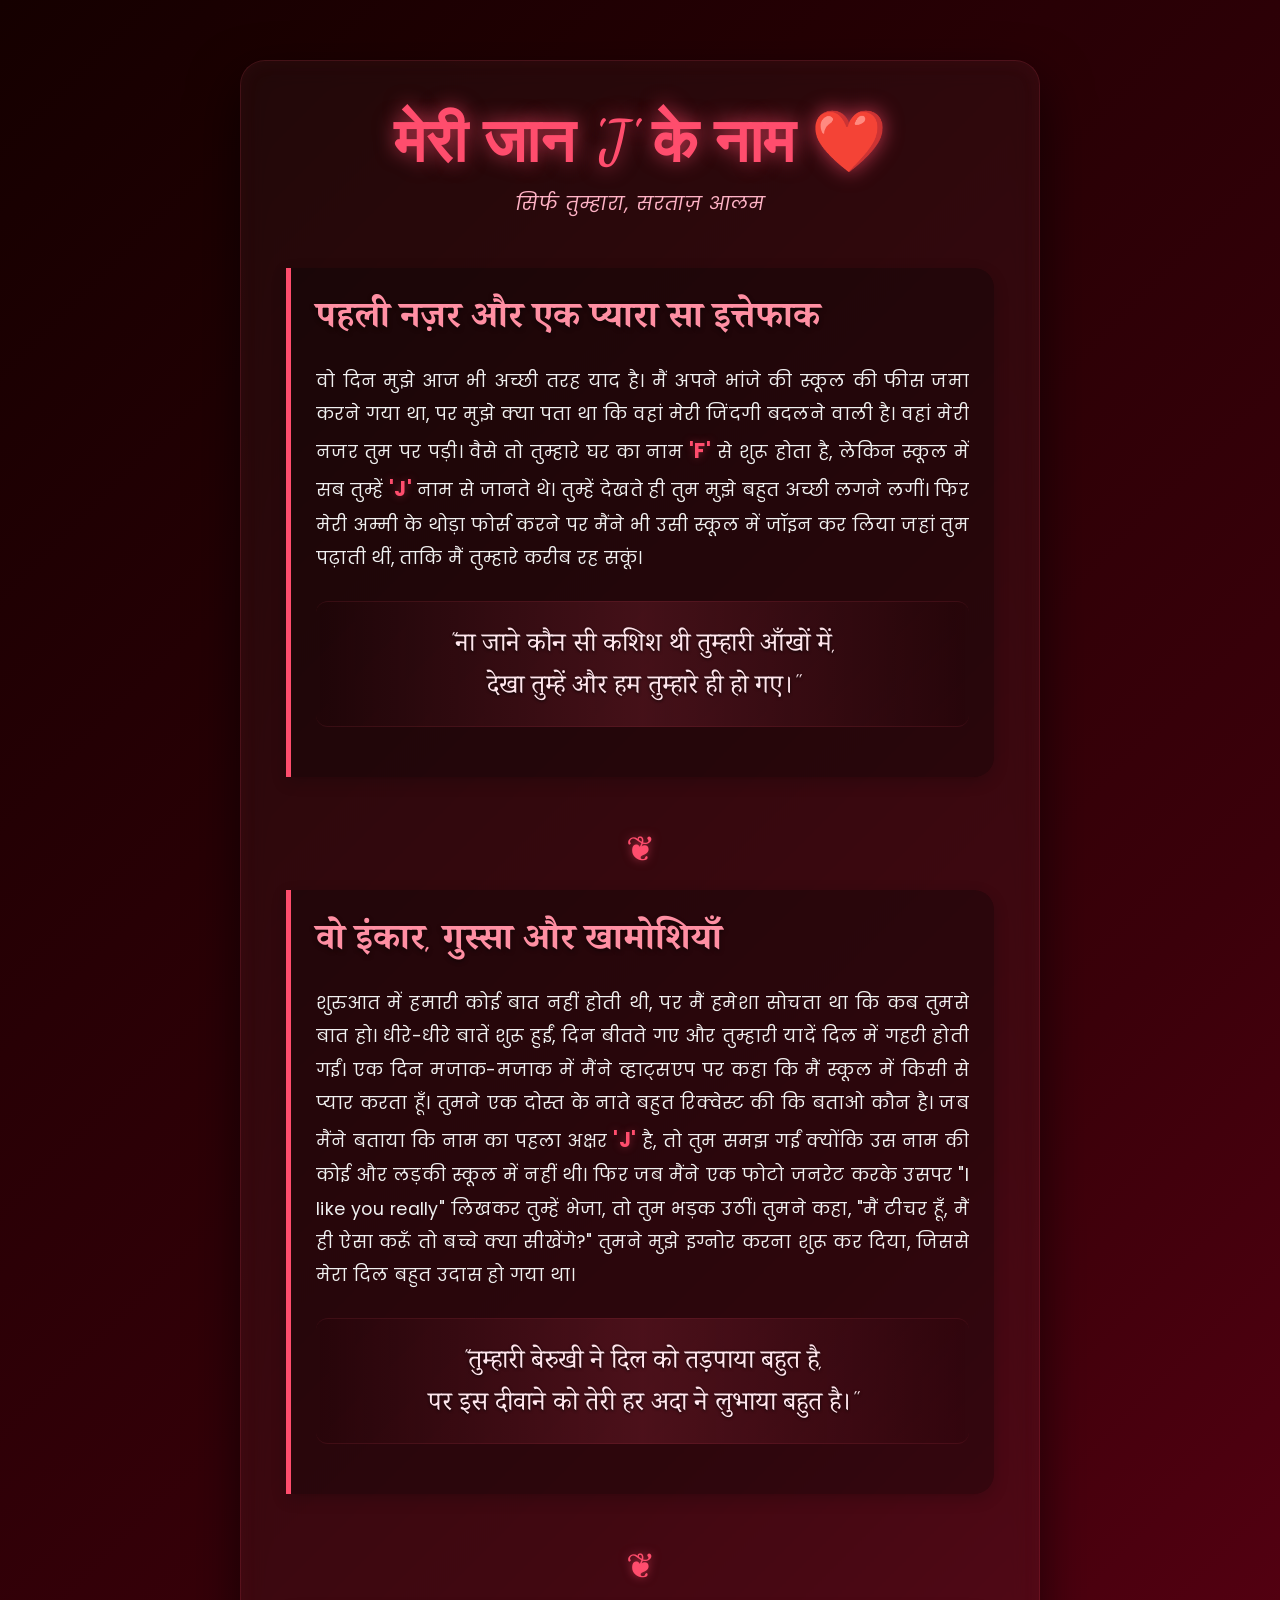
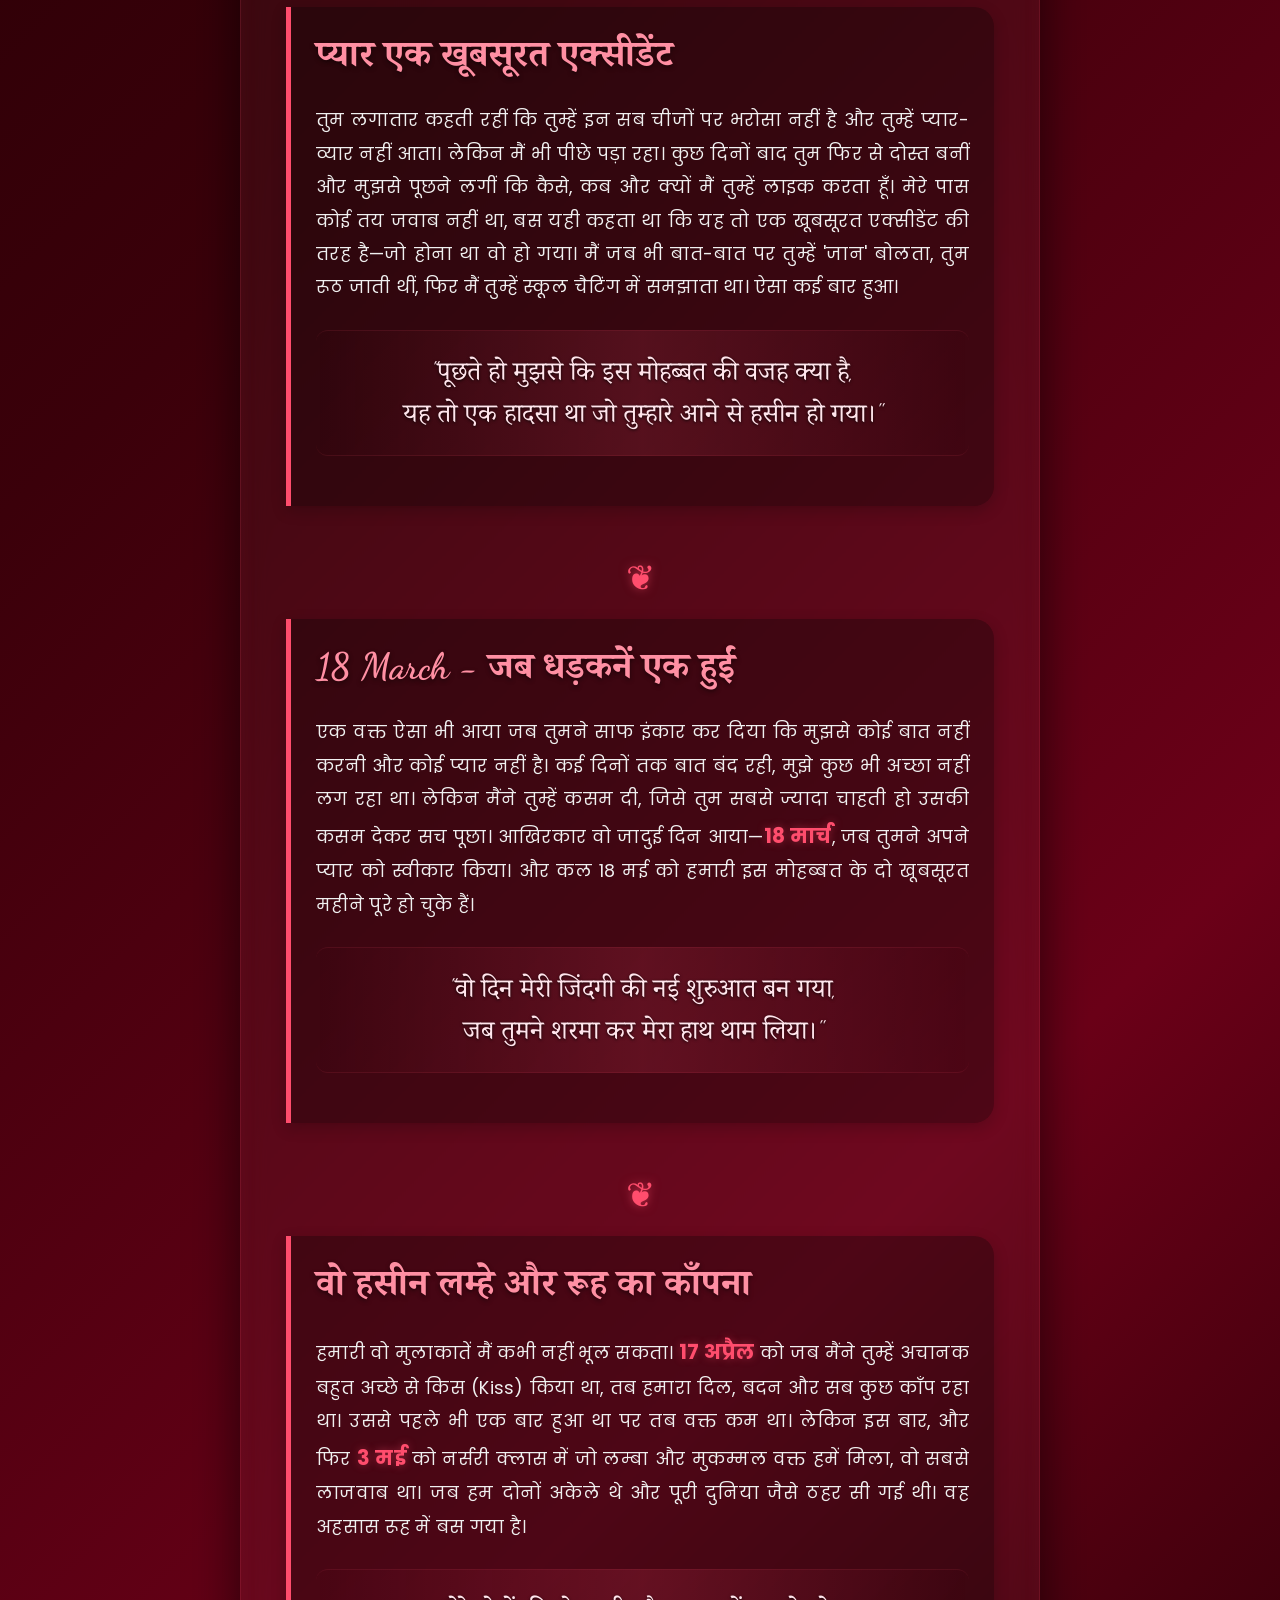
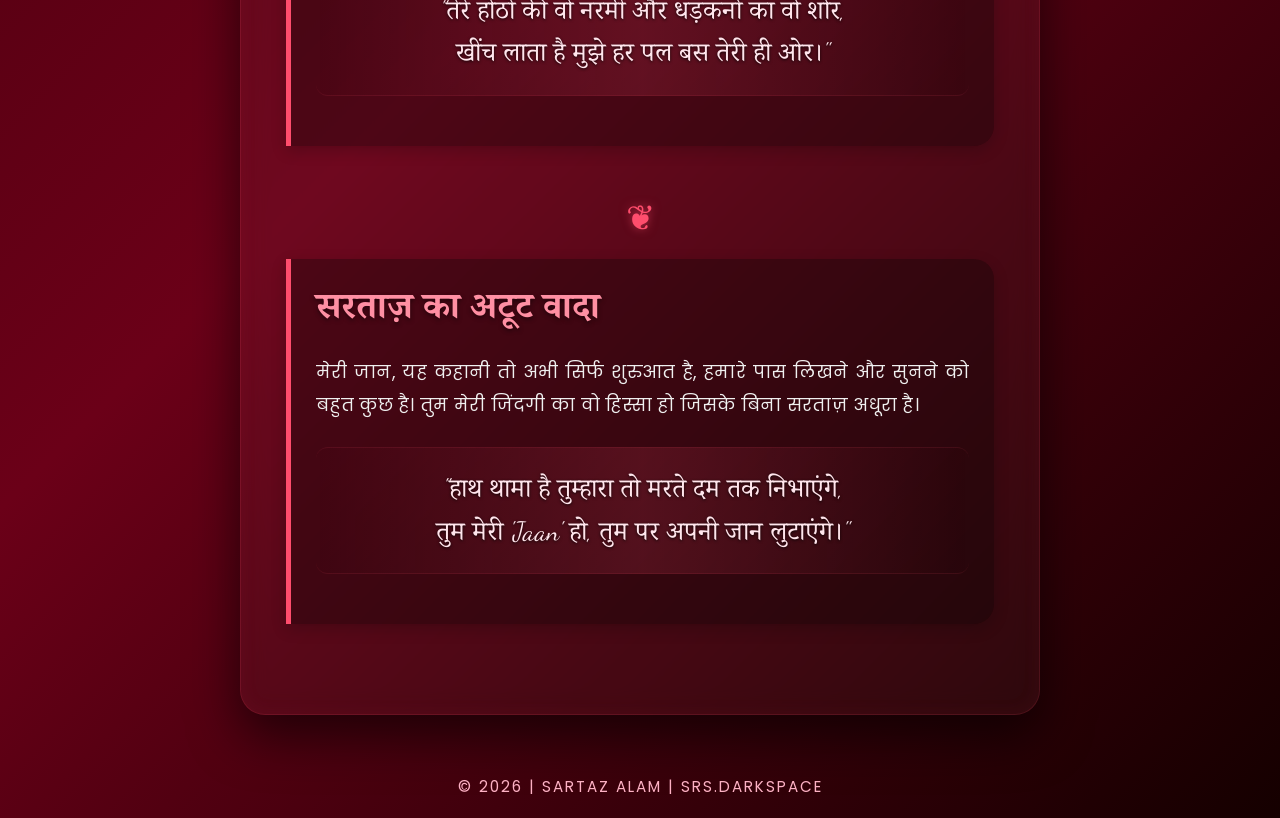
==== love.html @ 216f6b90 "Create love.html" ====
<!DOCTYPE html>
<html lang="hi">
<head>
    <meta charset="UTF-8">
    <meta name="viewport" content="width=device-width, initial-scale=1.0">
    <title>मेरी जान 'J' के नाम - एक हसीन दास्तान</title>
    <link href="https://fonts.googleapis.com/css2?family=Dancing+Script:wght@600;700&family=Noto+Serif+Devanagari:wght@400;700&family=Poppins:wght@300;400;500&display=swap" rel="stylesheet">
    <style>
        * {
            margin: 0;
            padding: 0;
            box-sizing: border-box;
        }
        body {
            /* Ultimate Premium Ultra-Romantic Dark Red/Maroon Gradient */
            background: linear-gradient(135deg, #150000 0%, #3b000a 40%, #6b0018 70%, #150000 100%);
            color: #fff;
            font-family: 'Poppins', 'Noto Serif Devanagari', sans-serif;
            display: flex;
            justify-content: center;
            align-items: center;
            flex-direction: column;
            min-height: 100vh;
            padding: 20px;
        }
        .container {
            max-width: 800px;
            background: rgba(255, 255, 255, 0.03);
            backdrop-filter: blur(12px);
            border: 1px solid rgba(255, 77, 109, 0.15);
            padding: 45px;
            border-radius: 25px;
            box-shadow: 0 20px 50px rgba(0, 0, 0, 0.6), inset 0 0 20px rgba(255, 77, 109, 0.05);
            margin: 40px 0;
            position: relative;
        }
        .header {
            text-align: center;
            margin-bottom: 50px;
        }
        h1 {
            font-family: 'Dancing Script', cursive;
            font-size: 3.8em;
            color: #ff4d6d;
            text-shadow: 0 0 20px rgba(255, 77, 109, 0.7);
            margin-bottom: 10px;
        }
        .author {
            font-size: 1.2em;
            color: #ffb3c6;
            font-style: italic;
            letter-spacing: 1px;
        }
        .story-section {
            margin-bottom: 45px;
            padding: 25px;
            background: rgba(0, 0, 0, 0.3);
            border-left: 5px solid #ff4d6d;
            border-radius: 0 20px 20px 0;
            transition: all 0.4s ease;
            box-shadow: 0 5px 15px rgba(0,0,0,0.2);
        }
        .story-section:hover {
            transform: translateY(-5px);
            background: rgba(255, 77, 109, 0.08);
            border-left-color: #ff8fa3;
            box-shadow: 0 10px 25px rgba(255, 77, 109, 0.1);
        }
        h2 {
            font-family: 'Dancing Script', 'Noto Serif Devanagari', cursive;
            color: #ff8fa3;
            font-size: 2.3em;
            margin-bottom: 15px;
            text-shadow: 0 2px 4px rgba(0,0,0,0.5);
        }
        p {
            line-height: 1.9;
            font-size: 1.1em;
            color: #f0f0f0;
            margin-bottom: 15px;
            text-align: justify;
            letter-spacing: 0.3px;
        }
        /* Heartbreak & Love Shayari Styling */
        .shayari {
            background: linear-gradient(to right, transparent, rgba(255, 77, 109, 0.15), transparent);
            padding: 20px;
            text-align: center;
            font-family: 'Dancing Script', 'Noto Serif Devanagari', cursive;
            font-size: 1.65em;
            color: #ffe5ec;
            margin: 25px 0;
            border-radius: 12px;
            line-height: 1.6;
            border-top: 1px solid rgba(255, 77, 109, 0.1);
            border-bottom: 1px solid rgba(255, 77, 109, 0.1);
            text-shadow: 0 1px 3px rgba(0,0,0,0.8);
        }
        .heart-icon {
            text-align: center;
            font-size: 2.2em;
            color: #ff4d6d;
            animation: pulse 1.6s infinite;
            margin: 15px 0;
            text-shadow: 0 0 10px rgba(255, 77, 109, 0.5);
        }
        @keyframes pulse {
            0% { transform: scale(1); }
            50% { transform: scale(1.15); }
            100% { transform: scale(1); }
        }
        footer {
            text-align: center;
            margin-top: 20px;
            color: #ffb3c6;
            font-size: 0.95em;
            letter-spacing: 2px;
            text-transform: uppercase;
        }
        .highlight {
            color: #ff4d6d;
            font-weight: bold;
            font-size: 1.15em;
            text-shadow: 0 0 8px rgba(255, 77, 109, 0.4);
        }
    </style>
</head>
<body>

    <div class="container">
        <div class="header">
            <h1>मेरी जान 'J' के नाम ❤️</h1>
            <div class="author">सिर्फ तुम्हारा, सरताज़ आलम</div>
        </div>

        <div class="story-section">
            <h2>पहली नज़र और एक प्यारा सा इत्तेफाक</h2>
            <p>वो दिन मुझे आज भी अच्छी तरह याद है। मैं अपने भांजे की स्कूल की फीस जमा करने गया था, पर मुझे क्या पता था कि वहां मेरी जिंदगी बदलने वाली है। वहां मेरी नजर तुम पर पड़ी। वैसे तो तुम्हारे घर का नाम <span class="highlight">'F'</span> से शुरू होता है, लेकिन स्कूल में सब तुम्हें <span class="highlight">'J'</span> नाम से जानते थे। तुम्हें देखते ही तुम मुझे बहुत अच्छी लगने लगीं। फिर मेरी अम्मी के थोड़ा फोर्स करने पर मैंने भी उसी स्कूल में जॉइन कर लिया जहां तुम पढ़ाती थीं, ताकि मैं तुम्हारे करीब रह सकूं।</p>
            <div class="shayari">
                "ना जाने कौन सी कशिश थी तुम्हारी आँखों में,<br>
                देखा तुम्हें और हम तुम्हारे ही हो गए।"
            </div>
        </div>

        <div class="heart-icon">❦</div>

        <div class="story-section">
            <h2>वो इंकार, गुस्सा और खामोशियाँ</h2>
            <p>शुरुआत में हमारी कोई बात नहीं होती थी, पर मैं हमेशा सोचता था कि कब तुमसे बात हो। धीरे-धीरे बातें शुरू हुईं, दिन बीतते गए और तुम्हारी यादें दिल में गहरी होती गईं। एक दिन मजाक-मजाक में मैंने व्हाट्सएप पर कहा कि मैं स्कूल में किसी से प्यार करता हूँ। तुमने एक दोस्त के नाते बहुत रिक्वेस्ट की कि बताओ कौन है। जब मैंने बताया कि नाम का पहला अक्षर <span class="highlight">'J'</span> है, तो तुम समझ गईं क्योंकि उस नाम की कोई और लड़की स्कूल में नहीं थी। फिर जब मैंने एक फोटो जनरेट करके उसपर "I like you really" लिखकर तुम्हें भेजा, तो तुम भड़क उठीं। तुमने कहा, "मैं टीचर हूँ, मैं ही ऐसा करूँ तो बच्चे क्या सीखेंगे?" तुमने मुझे इग्नोर करना शुरू कर दिया, जिससे मेरा दिल बहुत उदास हो गया था।</p>
            <div class="shayari">
                "तुम्हारी बेरुखी ने दिल को तड़पाया बहुत है,<br>
                पर इस दीवाने को तेरी हर अदा ने लुभाया बहुत है।"
            </div>
        </div>

        <div class="heart-icon">❦</div>

        <div class="story-section">
            <h2>प्यार एक खूबसूरत एक्सीडेंट</h2>
            <p>तुम लगातार कहती रहीं कि तुम्हें इन सब चीजों पर भरोसा नहीं है और तुम्हें प्यार-व्यार नहीं आता। लेकिन मैं भी पीछे पड़ा रहा। कुछ दिनों बाद तुम फिर से दोस्त बनीं और मुझसे पूछने लगीं कि कैसे, कब और क्यों मैं तुम्हें लाइक करता हूँ। मेरे पास कोई तय जवाब नहीं था, बस यही कहता था कि यह तो एक खूबसूरत एक्सीडेंट की तरह है—जो होना था वो हो गया। मैं जब भी बात-बात पर तुम्हें 'जान' बोलता, तुम रूठ जाती थीं, फिर मैं तुम्हें स्कूल चैटिंग में समझाता था। ऐसा कई बार हुआ।</p>
            <div class="shayari">
                "पूछते हो मुझसे कि इस मोहब्बत की वजह क्या है,<br>
                यह तो एक हादसा था जो तुम्हारे आने से हसीन हो गया।"
            </div>
        </div>

        <div class="heart-icon">❦</div>

        <div class="story-section">
            <h2>18 March - जब धड़कनें एक हुईं</h2>
            <p>एक वक्त ऐसा भी आया जब तुमने साफ इंकार कर दिया कि मुझसे कोई बात नहीं करनी और कोई प्यार नहीं है। कई दिनों तक बात बंद रही, मुझे कुछ भी अच्छा नहीं लग रहा था। लेकिन मैंने तुम्हें कसम दी, जिसे तुम सबसे ज्यादा चाहती हो उसकी कसम देकर सच पूछा। आखिरकार वो जादुई दिन आया—<span class="highlight">18 मार्च</span>, जब तुमने अपने प्यार को स्वीकार किया। और कल 18 मई को हमारी इस मोहब्बत के दो खूबसूरत महीने पूरे हो चुके हैं।</p>
            <div class="shayari">
                "वो दिन मेरी जिंदगी की नई शुरुआत बन गया,<br>
                जब तुमने शरमा कर मेरा हाथ थाम लिया।"
            </div>
        </div>

        <div class="heart-icon">❦</div>

        <div class="story-section">
            <h2>वो हसीन लम्हे और रूह का काँपना</h2>
            <p>हमारी वो मुलाकातें मैं कभी नहीं भूल सकता। <span class="highlight">17 अप्रैल</span> को जब मैंने तुम्हें अचानक बहुत अच्छे से किस (Kiss) किया था, तब हमारा दिल, बदन और सब कुछ काँप रहा था। उससे पहले भी एक बार हुआ था पर तब वक्त कम था। लेकिन इस बार, और फिर <span class="highlight">3 मई</span> को नर्सरी क्लास में जो लम्बा और मुकम्मल वक्त हमें मिला, वो सबसे लाजवाब था। जब हम दोनों अकेले थे और पूरी दुनिया जैसे ठहर सी गई थी। वह अहसास रूह में बस गया है।</p>
            <div class="shayari">
                "तेरे होठों की वो नरमी और धड़कनों का वो शोर,<br>
                खींच लाता है मुझे हर पल बस तेरी ही ओर।"
            </div>
        </div>

        <div class="heart-icon">❦</div>

        <div class="story-section">
            <h2>सरताज़ का अटूट वादा</h2>
            <p>मेरी जान, यह कहानी तो अभी सिर्फ शुरुआत है, हमारे पास लिखने और सुनने को बहुत कुछ है। तुम मेरी जिंदगी का वो हिस्सा हो जिसके बिना सरताज़ अधूरा है।</p>
            <div class="shayari">
                "हाथ थामा है तुम्हारा तो मरते दम तक निभाएंगे,<br>
                तुम मेरी 'Jaan' हो, तुम पर अपनी जान लुटाएंगे।"
            </div>
        </div>
        
    </div>

    <footer>
        &copy; 2026 | SARTAZ ALAM | SRS.DARKSPACE
    </footer>

</body>
</html>
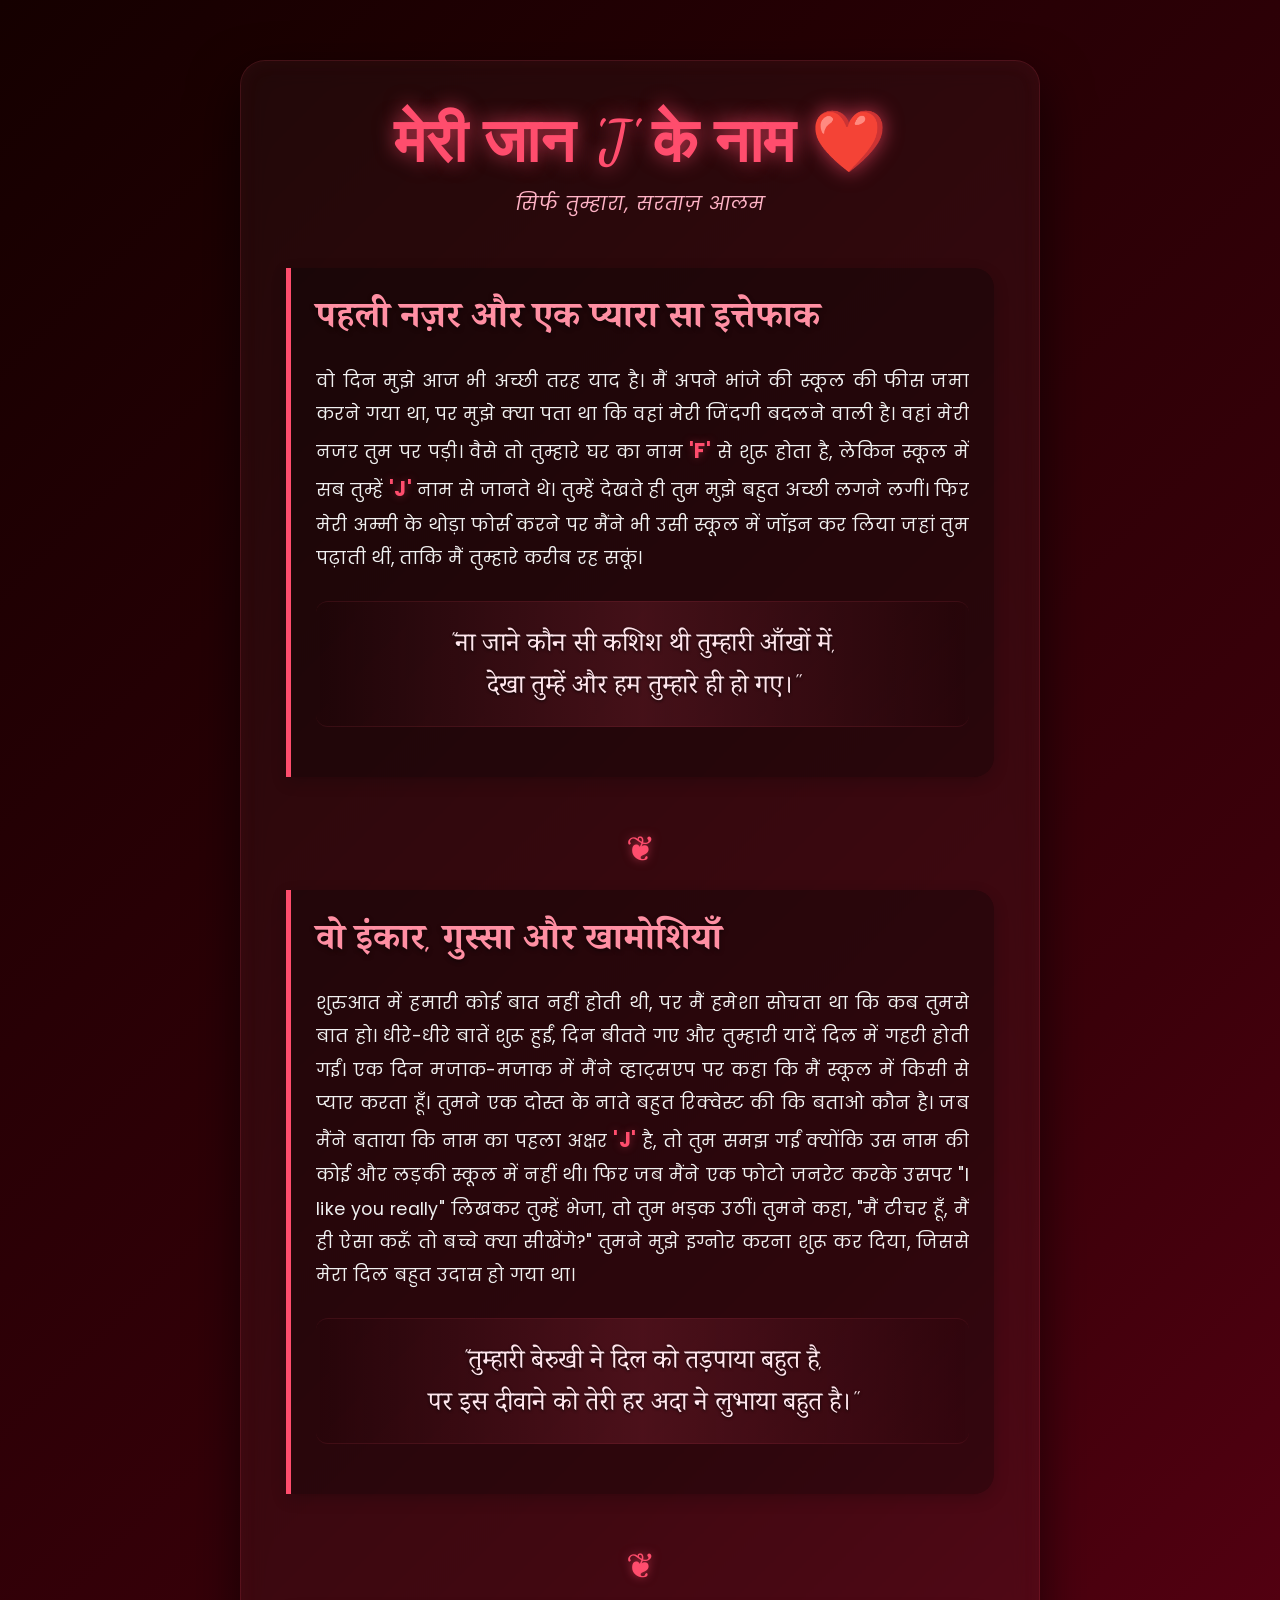
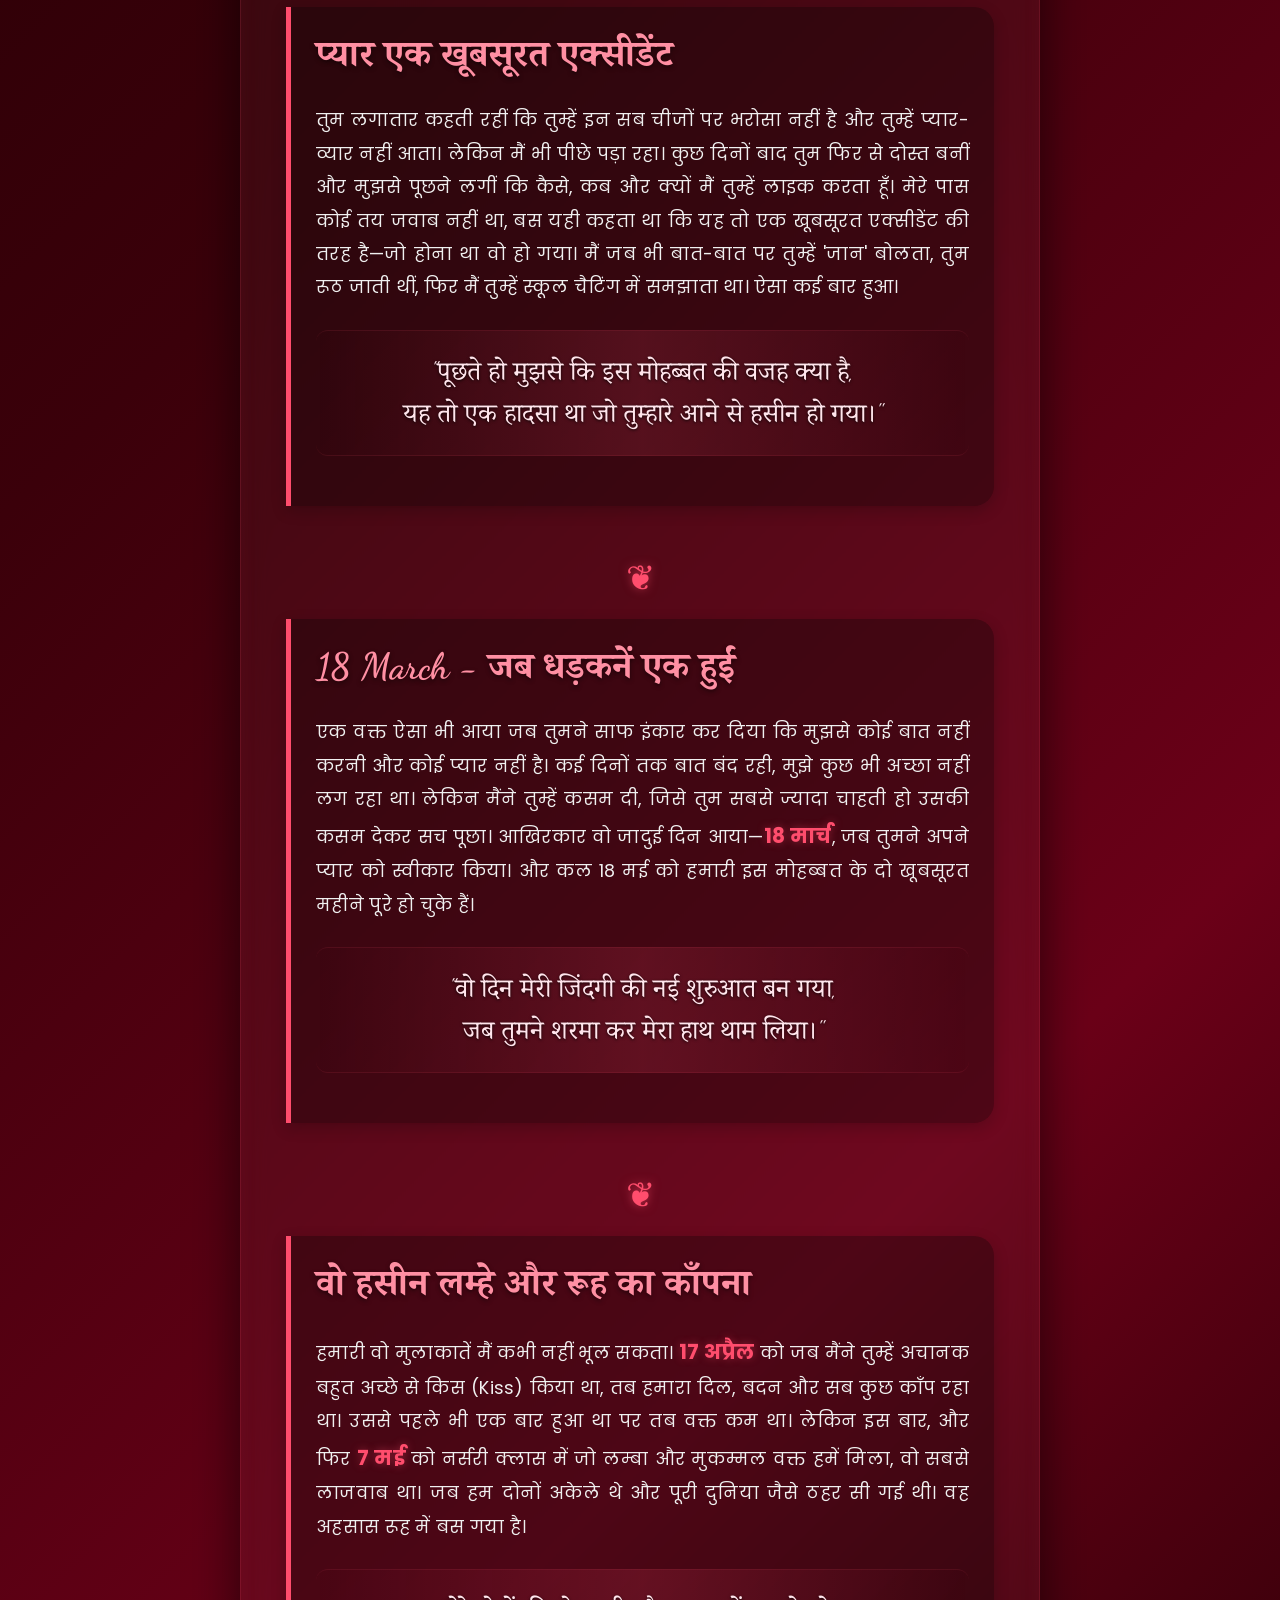
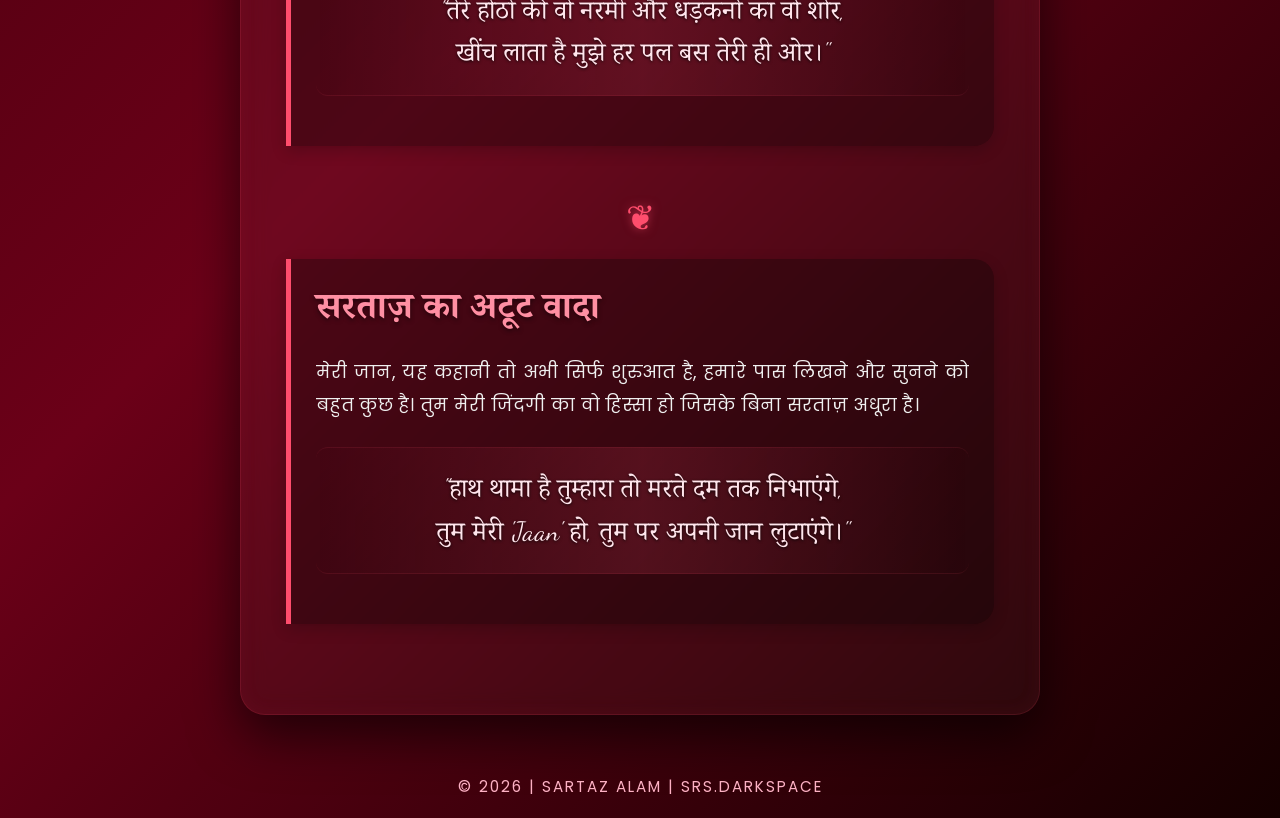
==== commit c76fd0ec: "Update love.html" ====
--- a/love.html
+++ b/love.html
@@ -179,7 +179,7 @@
 
         <div class="story-section">
             <h2>वो हसीन लम्हे और रूह का काँपना</h2>
-            <p>हमारी वो मुलाकातें मैं कभी नहीं भूल सकता। <span class="highlight">17 अप्रैल</span> को जब मैंने तुम्हें अचानक बहुत अच्छे से किस (Kiss) किया था, तब हमारा दिल, बदन और सब कुछ काँप रहा था। उससे पहले भी एक बार हुआ था पर तब वक्त कम था। लेकिन इस बार, और फिर <span class="highlight">3 मई</span> को नर्सरी क्लास में जो लम्बा और मुकम्मल वक्त हमें मिला, वो सबसे लाजवाब था। जब हम दोनों अकेले थे और पूरी दुनिया जैसे ठहर सी गई थी। वह अहसास रूह में बस गया है।</p>
+            <p>हमारी वो मुलाकातें मैं कभी नहीं भूल सकता। <span class="highlight">17 अप्रैल</span> को जब मैंने तुम्हें अचानक बहुत अच्छे से किस (Kiss) किया था, तब हमारा दिल, बदन और सब कुछ काँप रहा था। उससे पहले भी एक बार हुआ था पर तब वक्त कम था। लेकिन इस बार, और फिर <span class="highlight">7 मई</span> को नर्सरी क्लास में जो लम्बा और मुकम्मल वक्त हमें मिला, वो सबसे लाजवाब था। जब हम दोनों अकेले थे और पूरी दुनिया जैसे ठहर सी गई थी। वह अहसास रूह में बस गया है।</p>
             <div class="shayari">
                 "तेरे होठों की वो नरमी और धड़कनों का वो शोर,<br>
                 खींच लाता है मुझे हर पल बस तेरी ही ओर।"
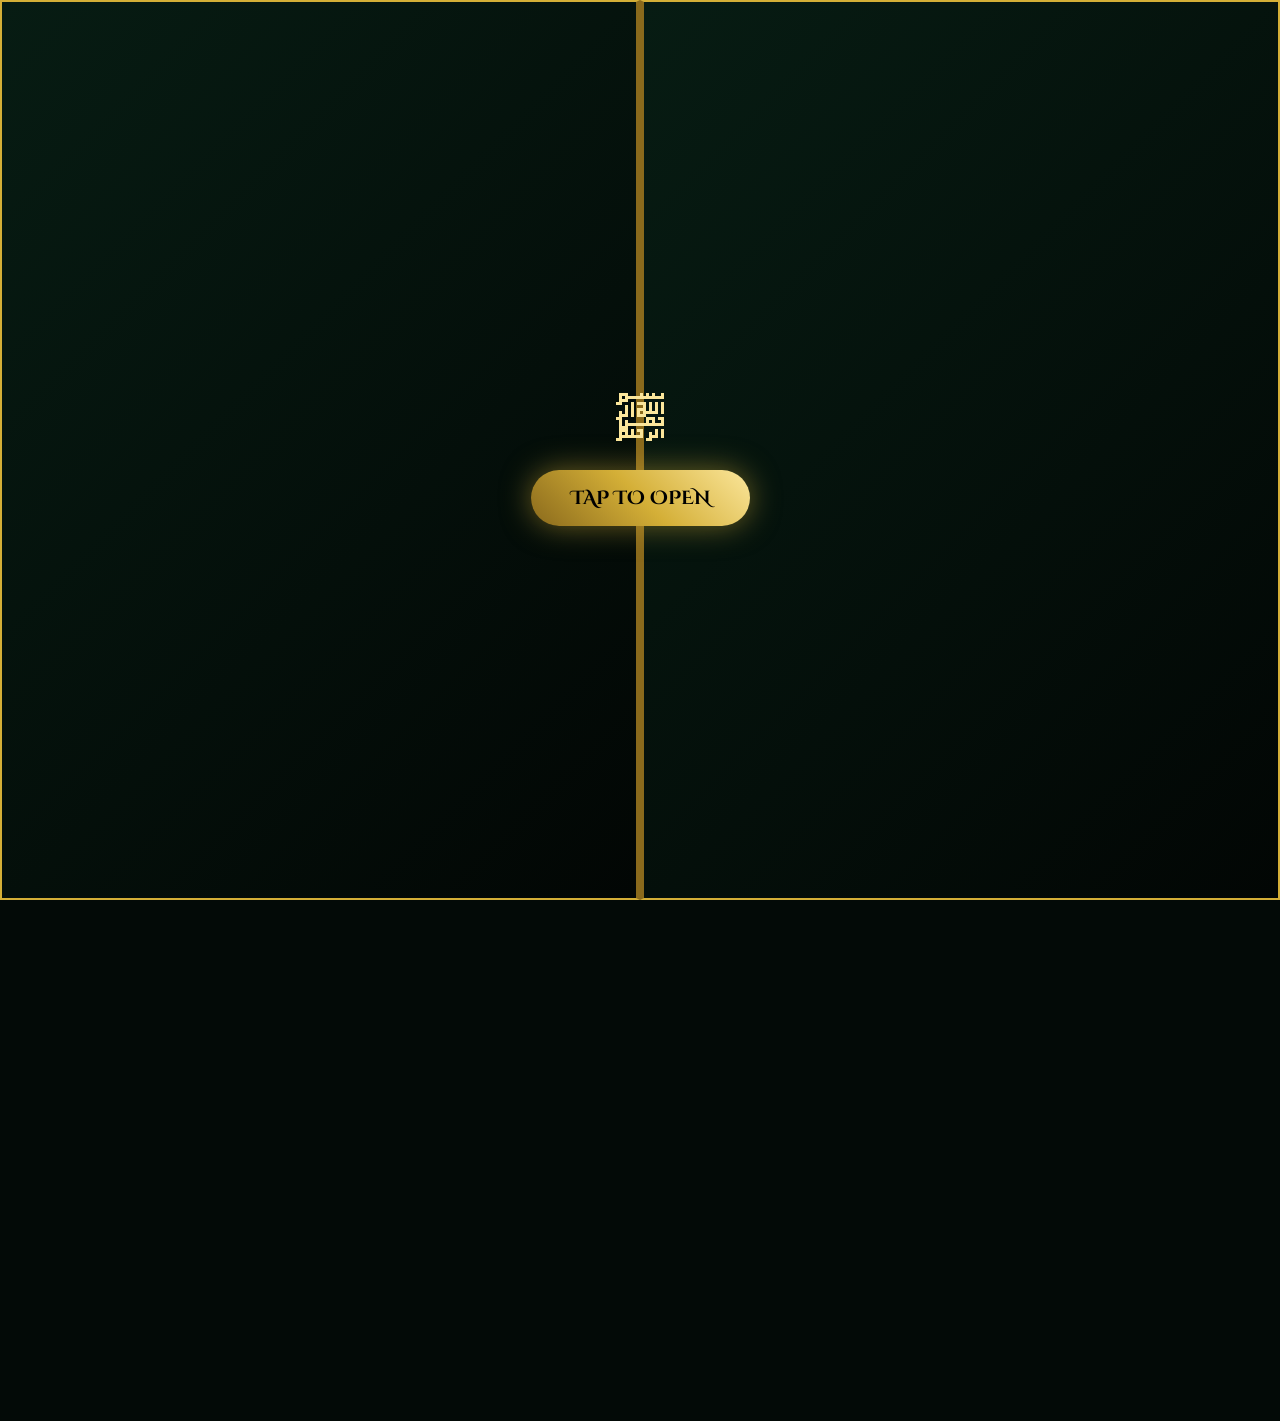
==== commit 6e4f9593: "Update wed.html" ====
--- a/love.html
+++ b/love.html
@@ -1,207 +1,305 @@
 <!DOCTYPE html>
-<html lang="hi">
+<html lang="en">
 <head>
     <meta charset="UTF-8">
     <meta name="viewport" content="width=device-width, initial-scale=1.0">
-    <title>मेरी जान 'J' के नाम - एक हसीन दास्तान</title>
-    <link href="https://fonts.googleapis.com/css2?family=Dancing+Script:wght@600;700&family=Noto+Serif+Devanagari:wght@400;700&family=Poppins:wght@300;400;500&display=swap" rel="stylesheet">
+    <title>VIP Wedding Invitation | Shahar & Aafreen</title>
+    <link href="https://fonts.googleapis.com/css2?family=Cinzel+Decorative:wght@700&family=Great+Vibes&family=Montserrat:wght@300;400;600&family=Aref+Ruqaa&display=swap" rel="stylesheet">
     <style>
-        * {
-            margin: 0;
-            padding: 0;
-            box-sizing: border-box;
-        }
+        * { margin: 0; padding: 0; box-sizing: border-box; }
+        
+        :root {
+            --bg-color: #030a07; /* Deep emerald black */
+            --gold-light: #fbe69b;
+            --gold-mid: #d4af37;
+            --gold-dark: #8a6a1c;
+        }
+
         body {
-            /* Ultimate Premium Ultra-Romantic Dark Red/Maroon Gradient */
-            background: linear-gradient(135deg, #150000 0%, #3b000a 40%, #6b0018 70%, #150000 100%);
+            background-color: var(--bg-color);
+            font-family: 'Montserrat', sans-serif;
             color: #fff;
-            font-family: 'Poppins', 'Noto Serif Devanagari', sans-serif;
+            overflow-x: hidden;
+        }
+
+        /* Gold Foil Text Effect */
+        .gold-text {
+            background: linear-gradient(to right, #bf953f, #fcf6ba, #b38728, #fbf5b7, #aa771c);
+            -webkit-background-clip: text;
+            color: transparent;
+            text-shadow: 0px 2px 10px rgba(212,175,55,0.3);
+        }
+
+        /* --- ROYAL GATE OVERLAY --- */
+        #gate-screen {
+            position: fixed;
+            top: 0; left: 0; width: 100%; height: 100vh;
+            z-index: 9999;
             display: flex;
             justify-content: center;
             align-items: center;
-            flex-direction: column;
-            min-height: 100vh;
+            overflow: hidden;
+        }
+
+        .door {
+            position: absolute;
+            top: 0; width: 50%; height: 100%;
+            background: linear-gradient(135deg, #071c13 0%, #020604 100%);
+            border: 2px solid var(--gold-mid);
+            transition: transform 2s cubic-bezier(0.77, 0, 0.175, 1);
+            display: flex;
+            align-items: center;
+            z-index: 2;
+        }
+
+        .door.left { left: 0; border-right: 4px solid var(--gold-dark); justify-content: flex-end; }
+        .door.right { right: 0; border-left: 4px solid var(--gold-dark); justify-content: flex-start; }
+
+        /* Door opening animation classes */
+        .gate-open .door.left { transform: translateX(-100%) perspective(500px) rotateY(20deg); }
+        .gate-open .door.right { transform: translateX(100%) perspective(500px) rotateY(-20deg); }
+        .gate-open #gate-content { opacity: 0; transform: scale(0.8); }
+        .gate-hidden { display: none !important; }
+
+        #gate-content {
+            z-index: 3;
+            text-align: center;
+            transition: all 1s ease;
+        }
+
+        .bismillah-arabic {
+            font-family: 'Aref Ruqaa', serif;
+            font-size: 3rem;
+            color: var(--gold-light);
+            margin-bottom: 20px;
+        }
+
+        .open-btn {
+            background: linear-gradient(45deg, var(--gold-dark), var(--gold-mid), var(--gold-light));
+            color: #000;
+            font-family: 'Cinzel Decorative', cursive;
+            font-size: 1.2rem;
+            font-weight: bold;
+            padding: 15px 40px;
+            border: none;
+            border-radius: 50px;
+            cursor: pointer;
+            box-shadow: 0 0 30px rgba(212, 175, 55, 0.5);
+            animation: pulse 2s infinite;
+        }
+
+        @keyframes pulse {
+            0% { transform: scale(1); box-shadow: 0 0 20px rgba(212, 175, 55, 0.4); }
+            50% { transform: scale(1.05); box-shadow: 0 0 40px rgba(212, 175, 55, 0.8); }
+            100% { transform: scale(1); box-shadow: 0 0 20px rgba(212, 175, 55, 0.4); }
+        }
+
+        /* --- MAIN INVITATION CONTENT --- */
+        #main-content {
+            opacity: 0;
+            transform: translateY(50px);
+            transition: opacity 2s ease, transform 2s ease;
+            max-width: 600px;
+            margin: 0 auto;
+            padding: 40px 20px;
+            text-align: center;
+            position: relative;
+        }
+
+        .content-visible { opacity: 1 !important; transform: translateY(0) !important; }
+
+        /* Swinging Lanterns */
+        .lanterns {
+            display: flex;
+            justify-content: space-around;
+            margin-bottom: 30px;
+        }
+        .lantern {
+            width: 40px; height: 60px;
+            background: url('data:image/svg+xml;utf8,<svg xmlns="http://www.w3.org/2000/svg" viewBox="0 0 24 24" fill="%23d4af37"><path d="M12 2L15 8H9L12 2ZM8 9H16V14C16 16.2 14.2 18 12 18C9.8 18 8 16.2 8 14V9ZM11 19H13V22H11V19Z"/></svg>') no-repeat center;
+            transform-origin: top center;
+            animation: swing 3s ease-in-out infinite alternate;
+        }
+        .lantern:nth-child(2) { animation-delay: 0.5s; width: 50px; height: 75px; }
+        .lantern:nth-child(3) { animation-delay: 1s; }
+
+        @keyframes swing {
+            0% { transform: rotate(10deg); }
+            100% { transform: rotate(-10deg); }
+        }
+
+        .school-greet { font-size: 1rem; letter-spacing: 2px; color: #aaa; margin-bottom: 20px; text-transform: uppercase; }
+        
+        .couple-names { margin: 40px 0; position: relative; }
+        .name { font-family: 'Great Vibes', cursive; font-size: 4.5rem; line-height: 1; }
+        .weds { font-family: 'Cinzel Decorative', cursive; font-size: 1.5rem; margin: 15px 0; letter-spacing: 5px; color: #fff; }
+
+        .shayari-box {
+            background: rgba(212, 175, 55, 0.05);
+            border: 1px solid rgba(212, 175, 55, 0.2);
             padding: 20px;
-        }
-        .container {
-            max-width: 800px;
-            background: rgba(255, 255, 255, 0.03);
-            backdrop-filter: blur(12px);
-            border: 1px solid rgba(255, 77, 109, 0.15);
-            padding: 45px;
-            border-radius: 25px;
-            box-shadow: 0 20px 50px rgba(0, 0, 0, 0.6), inset 0 0 20px rgba(255, 77, 109, 0.05);
+            border-radius: 10px;
             margin: 40px 0;
+            font-style: italic;
+            color: var(--gold-light);
+            line-height: 1.8;
+            font-size: 1.1rem;
             position: relative;
         }
-        .header {
-            text-align: center;
-            margin-bottom: 50px;
-        }
-        h1 {
-            font-family: 'Dancing Script', cursive;
-            font-size: 3.8em;
-            color: #ff4d6d;
-            text-shadow: 0 0 20px rgba(255, 77, 109, 0.7);
-            margin-bottom: 10px;
-        }
-        .author {
-            font-size: 1.2em;
-            color: #ffb3c6;
-            font-style: italic;
-            letter-spacing: 1px;
-        }
-        .story-section {
-            margin-bottom: 45px;
-            padding: 25px;
-            background: rgba(0, 0, 0, 0.3);
-            border-left: 5px solid #ff4d6d;
-            border-radius: 0 20px 20px 0;
-            transition: all 0.4s ease;
-            box-shadow: 0 5px 15px rgba(0,0,0,0.2);
-        }
-        .story-section:hover {
-            transform: translateY(-5px);
-            background: rgba(255, 77, 109, 0.08);
-            border-left-color: #ff8fa3;
-            box-shadow: 0 10px 25px rgba(255, 77, 109, 0.1);
-        }
-        h2 {
-            font-family: 'Dancing Script', 'Noto Serif Devanagari', cursive;
-            color: #ff8fa3;
-            font-size: 2.3em;
-            margin-bottom: 15px;
-            text-shadow: 0 2px 4px rgba(0,0,0,0.5);
-        }
-        p {
-            line-height: 1.9;
-            font-size: 1.1em;
-            color: #f0f0f0;
-            margin-bottom: 15px;
-            text-align: justify;
-            letter-spacing: 0.3px;
-        }
-        /* Heartbreak & Love Shayari Styling */
-        .shayari {
-            background: linear-gradient(to right, transparent, rgba(255, 77, 109, 0.15), transparent);
-            padding: 20px;
-            text-align: center;
-            font-family: 'Dancing Script', 'Noto Serif Devanagari', cursive;
-            font-size: 1.65em;
-            color: #ffe5ec;
-            margin: 25px 0;
-            border-radius: 12px;
-            line-height: 1.6;
-            border-top: 1px solid rgba(255, 77, 109, 0.1);
-            border-bottom: 1px solid rgba(255, 77, 109, 0.1);
-            text-shadow: 0 1px 3px rgba(0,0,0,0.8);
-        }
-        .heart-icon {
-            text-align: center;
-            font-size: 2.2em;
-            color: #ff4d6d;
-            animation: pulse 1.6s infinite;
-            margin: 15px 0;
-            text-shadow: 0 0 10px rgba(255, 77, 109, 0.5);
-        }
-        @keyframes pulse {
-            0% { transform: scale(1); }
-            50% { transform: scale(1.15); }
-            100% { transform: scale(1); }
-        }
-        footer {
-            text-align: center;
-            margin-top: 20px;
-            color: #ffb3c6;
-            font-size: 0.95em;
-            letter-spacing: 2px;
-            text-transform: uppercase;
-        }
-        .highlight {
-            color: #ff4d6d;
-            font-weight: bold;
-            font-size: 1.15em;
-            text-shadow: 0 0 8px rgba(255, 77, 109, 0.4);
+        .shayari-box::before { content: "❝"; font-size: 3rem; color: rgba(212,175,55,0.2); position: absolute; top: -10px; left: 10px; }
+
+        /* Timeline / Events */
+        .timeline { margin: 40px 0; text-align: left; border-left: 2px solid var(--gold-mid); padding-left: 20px; margin-left: 10px; }
+        .event { margin-bottom: 30px; position: relative; }
+        .event::before {
+            content: ''; position: absolute; left: -26px; top: 0; width: 10px; height: 10px;
+            background: var(--gold-mid); border-radius: 50%; box-shadow: 0 0 10px var(--gold-mid);
+        }
+        .e-date { font-family: 'Cinzel Decorative', cursive; color: var(--gold-light); font-size: 1.1rem; }
+        .e-title { font-size: 1.4rem; font-weight: bold; margin: 5px 0; }
+        .e-time { font-size: 0.9rem; color: #888; }
+
+        .venue { margin: 40px 0; padding: 20px 0; border-top: 1px dashed var(--gold-dark); border-bottom: 1px dashed var(--gold-dark); }
+        .venue h3 { font-family: 'Cinzel Decorative', cursive; color: var(--gold-mid); margin-bottom: 10px; }
+        
+        .footer-brand {
+            margin-top: 50px;
+            font-size: 0.8rem;
+            letter-spacing: 3px;
+            color: #555;
+            text-transform: lowercase;
+        }
+
+        /* Floating Audio Control */
+        #audio-control {
+            position: fixed; bottom: 20px; right: 20px;
+            background: var(--gold-mid); color: #000;
+            width: 40px; height: 40px; border-radius: 50%;
+            display: none; justify-content: center; align-items: center;
+            cursor: pointer; z-index: 100; font-weight: bold; box-shadow: 0 0 15px rgba(212,175,55,0.5);
+        }
+
+        @media (max-width: 480px) {
+            .name { font-size: 3.5rem; }
+            .bismillah-arabic { font-size: 2.5rem; }
         }
     </style>
 </head>
 <body>
 
-    <div class="container">
-        <div class="header">
-            <h1>मेरी जान 'J' के नाम ❤️</h1>
-            <div class="author">सिर्फ तुम्हारा, सरताज़ आलम</div>
-        </div>
-
-        <div class="story-section">
-            <h2>पहली नज़र और एक प्यारा सा इत्तेफाक</h2>
-            <p>वो दिन मुझे आज भी अच्छी तरह याद है। मैं अपने भांजे की स्कूल की फीस जमा करने गया था, पर मुझे क्या पता था कि वहां मेरी जिंदगी बदलने वाली है। वहां मेरी नजर तुम पर पड़ी। वैसे तो तुम्हारे घर का नाम <span class="highlight">'F'</span> से शुरू होता है, लेकिन स्कूल में सब तुम्हें <span class="highlight">'J'</span> नाम से जानते थे। तुम्हें देखते ही तुम मुझे बहुत अच्छी लगने लगीं। फिर मेरी अम्मी के थोड़ा फोर्स करने पर मैंने भी उसी स्कूल में जॉइन कर लिया जहां तुम पढ़ाती थीं, ताकि मैं तुम्हारे करीब रह सकूं।</p>
-            <div class="shayari">
-                "ना जाने कौन सी कशिश थी तुम्हारी आँखों में,<br>
-                देखा तुम्हें और हम तुम्हारे ही हो गए।"
+    <!-- Background Music -->
+    <!-- Aap yahan 'src' me kisi bhi sukoon bhari Islamic tune ka mp3 link daal sakte hain -->
+    <audio id="bg-music" loop>
+        <source src="https://cdn.pixabay.com/audio/2022/04/27/audio_49bf8b5a19.mp3" type="audio/mpeg">
+    </audio>
+
+    <!-- Floating Audio Button -->
+    <div id="audio-control" onclick="toggleAudio()">🎵</div>
+
+    <!-- The Royal Gate -->
+    <div id="gate-screen">
+        <div class="door left"></div>
+        <div class="door right"></div>
+        <div id="gate-content">
+            <div class="bismillah-arabic">﷽</div>
+            <button class="open-btn" onclick="openGate()">TAP TO OPEN</button>
+        </div>
+    </div>
+
+    <!-- Main Invitation -->
+    <div id="main-content">
+        
+        <div class="lanterns">
+            <div class="lantern"></div>
+            <div class="lantern"></div>
+            <div class="lantern"></div>
+        </div>
+
+        <div class="school-greet">
+            Special Invitation for the Respected Teachers of<br>
+            <strong class="gold-text">Children Convent School</strong>
+        </div>
+
+        <div class="shayari-box">
+            Aapki aamad se is mehfil mein chaar chand lag jayenge,<br>
+            Hamari khushiyon ke rang aur bhi gehre ho jayenge.<br>
+            Aap aayein toh is daawat ki shaan badh jaye,<br>
+            Dua hai ki ye riste hamesha aise hi muskurayenge.
+        </div>
+
+        <div class="couple-names">
+            <div class="name gold-text">Shahar Babu</div>
+            <div class="weds">Weds</div>
+            <div class="name gold-text">Aafreen Naz</div>
+        </div>
+
+        <div class="timeline">
+            <div class="event">
+                <div class="e-date">7th June 2026, Sunday</div>
+                <div class="e-title gold-text">Mahfil-e-Milad & Niyaz</div>
             </div>
-        </div>
-
-        <div class="heart-icon">❦</div>
-
-        <div class="story-section">
-            <h2>वो इंकार, गुस्सा और खामोशियाँ</h2>
-            <p>शुरुआत में हमारी कोई बात नहीं होती थी, पर मैं हमेशा सोचता था कि कब तुमसे बात हो। धीरे-धीरे बातें शुरू हुईं, दिन बीतते गए और तुम्हारी यादें दिल में गहरी होती गईं। एक दिन मजाक-मजाक में मैंने व्हाट्सएप पर कहा कि मैं स्कूल में किसी से प्यार करता हूँ। तुमने एक दोस्त के नाते बहुत रिक्वेस्ट की कि बताओ कौन है। जब मैंने बताया कि नाम का पहला अक्षर <span class="highlight">'J'</span> है, तो तुम समझ गईं क्योंकि उस नाम की कोई और लड़की स्कूल में नहीं थी। फिर जब मैंने एक फोटो जनरेट करके उसपर "I like you really" लिखकर तुम्हें भेजा, तो तुम भड़क उठीं। तुमने कहा, "मैं टीचर हूँ, मैं ही ऐसा करूँ तो बच्चे क्या सीखेंगे?" तुमने मुझे इग्नोर करना शुरू कर दिया, जिससे मेरा दिल बहुत उदास हो गया था।</p>
-            <div class="shayari">
-                "तुम्हारी बेरुखी ने दिल को तड़पाया बहुत है,<br>
-                पर इस दीवाने को तेरी हर अदा ने लुभाया बहुत है।"
+            <div class="event">
+                <div class="e-date">8th June 2026, Monday</div>
+                <div class="e-title gold-text">Jashn-e-Barat</div>
+                <div class="e-time">Departure of Barat</div>
             </div>
-        </div>
-
-        <div class="heart-icon">❦</div>
-
-        <div class="story-section">
-            <h2>प्यार एक खूबसूरत एक्सीडेंट</h2>
-            <p>तुम लगातार कहती रहीं कि तुम्हें इन सब चीजों पर भरोसा नहीं है और तुम्हें प्यार-व्यार नहीं आता। लेकिन मैं भी पीछे पड़ा रहा। कुछ दिनों बाद तुम फिर से दोस्त बनीं और मुझसे पूछने लगीं कि कैसे, कब और क्यों मैं तुम्हें लाइक करता हूँ। मेरे पास कोई तय जवाब नहीं था, बस यही कहता था कि यह तो एक खूबसूरत एक्सीडेंट की तरह है—जो होना था वो हो गया। मैं जब भी बात-बात पर तुम्हें 'जान' बोलता, तुम रूठ जाती थीं, फिर मैं तुम्हें स्कूल चैटिंग में समझाता था। ऐसा कई बार हुआ।</p>
-            <div class="shayari">
-                "पूछते हो मुझसे कि इस मोहब्बत की वजह क्या है,<br>
-                यह तो एक हादसा था जो तुम्हारे आने से हसीन हो गया।"
+            <div class="event">
+                <div class="e-date">9th June 2026, Tuesday</div>
+                <div class="e-title gold-text">Dawat-e-Walima</div>
+                <div class="e-time">Time: 12:00 Noon Onwards</div>
             </div>
         </div>
 
-        <div class="heart-icon">❦</div>
-
-        <div class="story-section">
-            <h2>18 March - जब धड़कनें एक हुईं</h2>
-            <p>एक वक्त ऐसा भी आया जब तुमने साफ इंकार कर दिया कि मुझसे कोई बात नहीं करनी और कोई प्यार नहीं है। कई दिनों तक बात बंद रही, मुझे कुछ भी अच्छा नहीं लग रहा था। लेकिन मैंने तुम्हें कसम दी, जिसे तुम सबसे ज्यादा चाहती हो उसकी कसम देकर सच पूछा। आखिरकार वो जादुई दिन आया—<span class="highlight">18 मार्च</span>, जब तुमने अपने प्यार को स्वीकार किया। और कल 18 मई को हमारी इस मोहब्बत के दो खूबसूरत महीने पूरे हो चुके हैं।</p>
-            <div class="shayari">
-                "वो दिन मेरी जिंदगी की नई शुरुआत बन गया,<br>
-                जब तुमने शरमा कर मेरा हाथ थाम लिया।"
-            </div>
-        </div>
-
-        <div class="heart-icon">❦</div>
-
-        <div class="story-section">
-            <h2>वो हसीन लम्हे और रूह का काँपना</h2>
-            <p>हमारी वो मुलाकातें मैं कभी नहीं भूल सकता। <span class="highlight">17 अप्रैल</span> को जब मैंने तुम्हें अचानक बहुत अच्छे से किस (Kiss) किया था, तब हमारा दिल, बदन और सब कुछ काँप रहा था। उससे पहले भी एक बार हुआ था पर तब वक्त कम था। लेकिन इस बार, और फिर <span class="highlight">7 मई</span> को नर्सरी क्लास में जो लम्बा और मुकम्मल वक्त हमें मिला, वो सबसे लाजवाब था। जब हम दोनों अकेले थे और पूरी दुनिया जैसे ठहर सी गई थी। वह अहसास रूह में बस गया है।</p>
-            <div class="shayari">
-                "तेरे होठों की वो नरमी और धड़कनों का वो शोर,<br>
-                खींच लाता है मुझे हर पल बस तेरी ही ओर।"
-            </div>
-        </div>
-
-        <div class="heart-icon">❦</div>
-
-        <div class="story-section">
-            <h2>सरताज़ का अटूट वादा</h2>
-            <p>मेरी जान, यह कहानी तो अभी सिर्फ शुरुआत है, हमारे पास लिखने और सुनने को बहुत कुछ है। तुम मेरी जिंदगी का वो हिस्सा हो जिसके बिना सरताज़ अधूरा है।</p>
-            <div class="shayari">
-                "हाथ थामा है तुम्हारा तो मरते दम तक निभाएंगे,<br>
-                तुम मेरी 'Jaan' हो, तुम पर अपनी जान लुटाएंगे।"
-            </div>
-        </div>
-        
+        <div class="venue">
+            <h3>Venue Details</h3>
+            <p><strong>Gadhi Basti Tulsia</strong></p>
+            <p style="color: #aaa; font-size: 0.9rem;">Dighalbank, Dist-Kishanganj, Bihar</p>
+            <p style="margin-top: 15px; font-size: 0.9rem;">Under the guidance of <strong>Md Azeem Alam</strong></p>
+        </div>
+
+        <div>
+            <p style="margin-bottom: 10px; color: #ccc;">Eagerly awaiting your presence,</p>
+            <p class="gold-text" style="font-size: 1.2rem; font-weight: bold;">Your Colleague (srs.darkspace)</p>
+        </div>
+
+        <div class="footer-brand">
+            crafted by srs.darkspace
+        </div>
     </div>
 
-    <footer>
-        &copy; 2026 | SARTAZ ALAM | SRS.DARKSPACE
-    </footer>
-
+    <script>
+        let isPlaying = false;
+        const audio = document.getElementById("bg-music");
+        const audioBtn = document.getElementById("audio-control");
+
+        // Gate Opening Function
+        function openGate() {
+            document.getElementById('gate-screen').classList.add('gate-open');
+            
+            // Play music when they interact
+            audio.play().then(() => {
+                isPlaying = true;
+                audioBtn.style.display = 'flex';
+            }).catch(e => console.log("Audio autoplay prevented"));
+
+            // After door animation, hide the gate completely and show content
+            setTimeout(() => {
+                document.getElementById('gate-screen').classList.add('gate-hidden');
+                document.getElementById('main-content').classList.add('content-visible');
+            }, 1500);
+        }
+
+        // Audio Toggle Function
+        function toggleAudio() {
+            if (isPlaying) {
+                audio.pause();
+                audioBtn.innerHTML = "🔇";
+            } else {
+                audio.play();
+                audioBtn.innerHTML = "🎵";
+            }
+            isPlaying = !isPlaying;
+        }
+    </script>
 </body>
 </html>
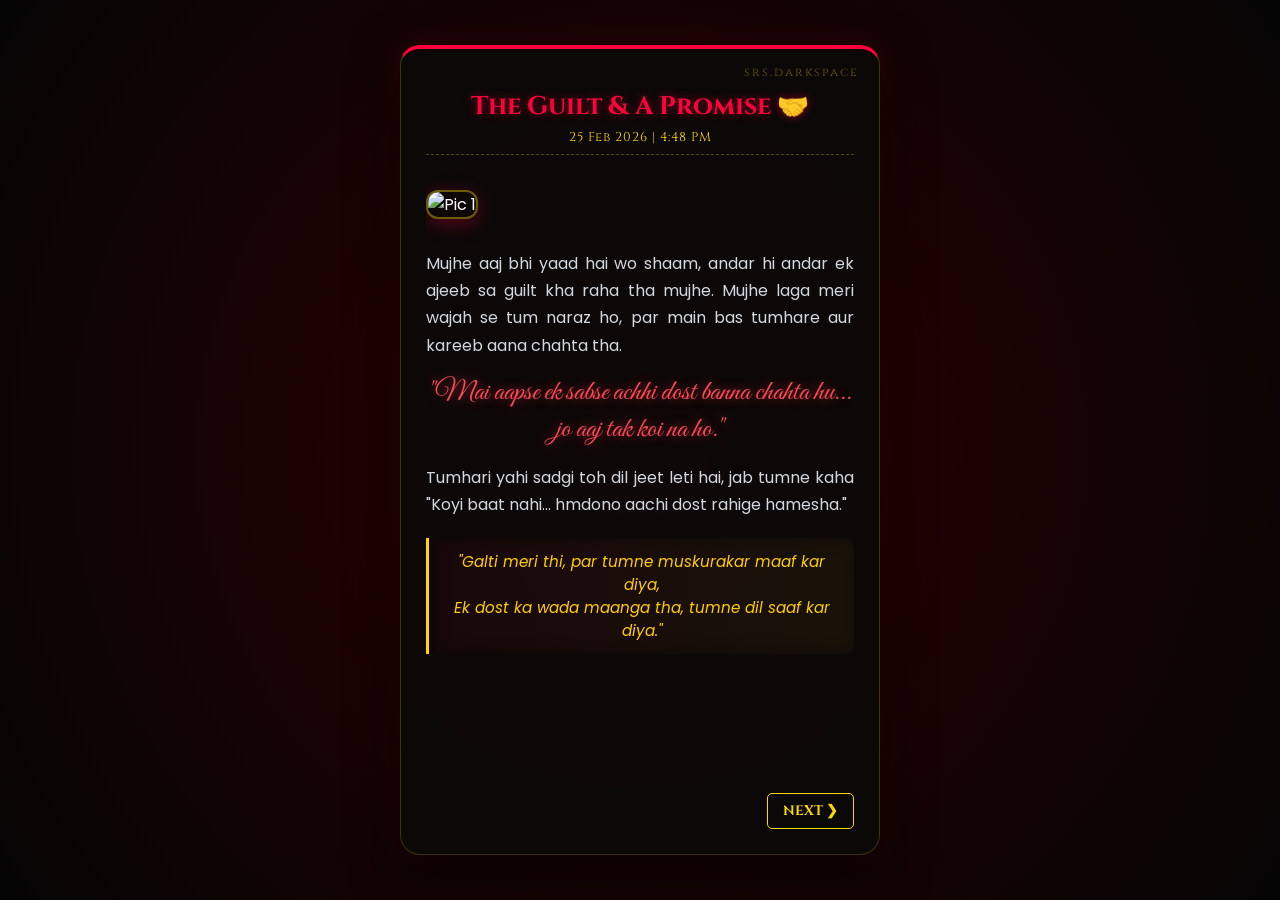
==== commit f277ca51: "Create love.html" ====
--- a/love.html
+++ b/love.html
@@ -1,304 +1,418 @@
 <!DOCTYPE html>
-<html lang="en">
+<html lang="hi">
 <head>
     <meta charset="UTF-8">
     <meta name="viewport" content="width=device-width, initial-scale=1.0">
-    <title>VIP Wedding Invitation | Shahar & Aafreen</title>
-    <link href="https://fonts.googleapis.com/css2?family=Cinzel+Decorative:wght@700&family=Great+Vibes&family=Montserrat:wght@300;400;600&family=Aref+Ruqaa&display=swap" rel="stylesheet">
+    <title>Sartaj's Premium Diary ❤️</title>
     <style>
-        * { margin: 0; padding: 0; box-sizing: border-box; }
-        
-        :root {
-            --bg-color: #030a07; /* Deep emerald black */
-            --gold-light: #fbe69b;
-            --gold-mid: #d4af37;
-            --gold-dark: #8a6a1c;
-        }
+        /* Royal & Powerful Fonts */
+        @import url('https://fonts.googleapis.com/css2?family=Cinzel:wght@700&family=Great+Vibes&family=Poppins:wght@300;400;600;700&display=swap');
 
         body {
-            background-color: var(--bg-color);
-            font-family: 'Montserrat', sans-serif;
-            color: #fff;
-            overflow-x: hidden;
-        }
-
-        /* Gold Foil Text Effect */
-        .gold-text {
-            background: linear-gradient(to right, #bf953f, #fcf6ba, #b38728, #fbf5b7, #aa771c);
-            -webkit-background-clip: text;
-            color: transparent;
-            text-shadow: 0px 2px 10px rgba(212,175,55,0.3);
-        }
-
-        /* --- ROYAL GATE OVERLAY --- */
-        #gate-screen {
-            position: fixed;
-            top: 0; left: 0; width: 100%; height: 100vh;
-            z-index: 9999;
+            margin: 0;
+            padding: 0;
+            /* Aggressive & Premium Dark Theme */
+            background: radial-gradient(circle at center, #2b0000 0%, #050505 100%);
+            font-family: 'Poppins', sans-serif;
             display: flex;
             justify-content: center;
             align-items: center;
+            min-height: 100vh;
             overflow: hidden;
-        }
-
-        .door {
+            color: #ffffff;
+        }
+
+        /* Single Flashcard Container */
+        .flashcard-wrapper {
+            position: relative;
+            width: 95%;
+            max-width: 480px;
+            height: 90vh;
+            perspective: 1000px;
+        }
+
+        .flashcard {
+            background: rgba(10, 10, 10, 0.85);
+            backdrop-filter: blur(20px);
+            -webkit-backdrop-filter: blur(20px);
+            border: 1px solid rgba(255, 215, 0, 0.2); 
+            border-top: 4px solid #ff003c; 
+            border-radius: 20px;
+            box-shadow: 0 15px 50px rgba(0, 0, 0, 0.9), 0 0 30px rgba(255, 0, 60, 0.15);
+            width: 100%;
+            height: 100%;
             position: absolute;
-            top: 0; width: 50%; height: 100%;
-            background: linear-gradient(135deg, #071c13 0%, #020604 100%);
-            border: 2px solid var(--gold-mid);
-            transition: transform 2s cubic-bezier(0.77, 0, 0.175, 1);
+            top: 0;
+            left: 0;
             display: flex;
-            align-items: center;
-            z-index: 2;
-        }
-
-        .door.left { left: 0; border-right: 4px solid var(--gold-dark); justify-content: flex-end; }
-        .door.right { right: 0; border-left: 4px solid var(--gold-dark); justify-content: flex-start; }
-
-        /* Door opening animation classes */
-        .gate-open .door.left { transform: translateX(-100%) perspective(500px) rotateY(20deg); }
-        .gate-open .door.right { transform: translateX(100%) perspective(500px) rotateY(-20deg); }
-        .gate-open #gate-content { opacity: 0; transform: scale(0.8); }
-        .gate-hidden { display: none !important; }
-
-        #gate-content {
-            z-index: 3;
+            flex-direction: column;
+            padding: 30px;
+            box-sizing: border-box;
+            overflow: hidden;
+        }
+
+        .branding {
+            position: absolute;
+            top: 15px;
+            right: 20px;
+            font-family: 'Cinzel', serif;
+            font-size: 0.75rem;
+            color: rgba(255, 215, 0, 0.4); 
+            letter-spacing: 2px;
+            z-index: 100;
+        }
+
+        /* Pages Area */
+        .page {
+            position: absolute;
+            top: 40px;
+            left: 25px;
+            right: 25px;
+            bottom: 85px;
+            opacity: 0;
+            visibility: hidden;
+            transform: translateY(30px) scale(0.95);
+            transition: all 0.6s cubic-bezier(0.25, 1, 0.5, 1);
+            overflow-y: auto;
+            scrollbar-width: none; 
+            padding-bottom: 20px;
+        }
+        .page::-webkit-scrollbar { display: none; }
+
+        .page.active {
+            opacity: 1;
+            visibility: visible;
+            transform: translateY(0) scale(1);
+            z-index: 10;
+        }
+
+        /* Photo Frame Style */
+        .photo-frame {
+            width: 100%;
+            max-height: 220px;
+            object-fit: cover;
+            border-radius: 12px;
+            border: 2px solid rgba(255, 215, 0, 0.4);
+            box-shadow: 0 5px 20px rgba(255, 0, 60, 0.3);
+            margin: 15px 0;
+            transition: transform 0.4s ease, box-shadow 0.4s ease;
+        }
+
+        .photo-frame:hover {
+            transform: scale(1.03);
+            box-shadow: 0 8px 25px rgba(255, 215, 0, 0.6);
+        }
+
+        /* Typography */
+        h1 {
+            font-family: 'Cinzel', serif;
+            color: #ff003c; 
+            font-size: 1.6rem;
             text-align: center;
-            transition: all 1s ease;
-        }
-
-        .bismillah-arabic {
-            font-family: 'Aref Ruqaa', serif;
-            font-size: 3rem;
-            color: var(--gold-light);
+            margin-top: 0;
+            margin-bottom: 5px;
+            text-shadow: 0 0 10px rgba(255, 0, 60, 0.5);
+            animation: textPulse 2s infinite alternate;
+        }
+
+        .date-tag {
+            font-family: 'Cinzel', serif;
+            color: #ffd700; 
+            text-align: center;
+            font-size: 0.8rem;
             margin-bottom: 20px;
-        }
-
-        .open-btn {
-            background: linear-gradient(45deg, var(--gold-dark), var(--gold-mid), var(--gold-light));
-            color: #000;
-            font-family: 'Cinzel Decorative', cursive;
-            font-size: 1.2rem;
+            border-bottom: 1px dashed rgba(255, 215, 0, 0.3);
+            padding-bottom: 8px;
+            letter-spacing: 1px;
+        }
+
+        .diary-text {
+            font-size: 1rem;
+            color: #d1d8e0;
+            line-height: 1.7;
+            text-align: justify;
+            margin-bottom: 15px;
+        }
+
+        /* Quotes/Highlights */
+        .highlight {
+            font-family: 'Great Vibes', cursive;
+            color: #ff4757;
+            font-size: 1.8rem;
+            display: block;
+            text-align: center;
+            margin: 15px 0;
+            text-shadow: 0 0 12px rgba(255, 71, 87, 0.5);
+            animation: highlightGlow 3s infinite alternate;
+        }
+
+        /* Original Shayari Style */
+        .shayari {
+            background: linear-gradient(90deg, rgba(255,0,60,0.05) 0%, rgba(255,215,0,0.05) 100%);
+            border-left: 3px solid #ffd700;
+            padding: 12px;
+            margin: 20px 0;
+            font-style: italic;
+            color: #ffcc00;
+            font-size: 0.95rem;
+            text-align: center;
+            border-radius: 0 10px 10px 0;
+            box-shadow: inset 5px 0 15px rgba(0,0,0,0.5);
+        }
+
+        /* Navigation Buttons */
+        .nav-buttons {
+            position: absolute;
+            bottom: 25px;
+            left: 25px;
+            right: 25px;
+            display: flex;
+            justify-content: space-between;
+            z-index: 20;
+        }
+
+        .btn {
+            background: transparent;
+            color: #ffd700;
+            border: 1px solid #ffd700;
+            padding: 8px 15px;
+            font-size: 0.85rem;
+            font-family: 'Cinzel', serif;
+            border-radius: 5px;
+            cursor: pointer;
+            transition: all 0.3s ease;
             font-weight: bold;
-            padding: 15px 40px;
-            border: none;
-            border-radius: 50px;
-            cursor: pointer;
-            box-shadow: 0 0 30px rgba(212, 175, 55, 0.5);
-            animation: pulse 2s infinite;
-        }
-
-        @keyframes pulse {
-            0% { transform: scale(1); box-shadow: 0 0 20px rgba(212, 175, 55, 0.4); }
-            50% { transform: scale(1.05); box-shadow: 0 0 40px rgba(212, 175, 55, 0.8); }
-            100% { transform: scale(1); box-shadow: 0 0 20px rgba(212, 175, 55, 0.4); }
-        }
-
-        /* --- MAIN INVITATION CONTENT --- */
-        #main-content {
+            text-transform: uppercase;
+        }
+
+        .btn:hover {
+            background: rgba(255, 215, 0, 0.15);
+            box-shadow: 0 0 15px rgba(255, 215, 0, 0.5);
+            transform: translateY(-2px);
+        }
+
+        .btn.disabled {
             opacity: 0;
-            transform: translateY(50px);
-            transition: opacity 2s ease, transform 2s ease;
-            max-width: 600px;
-            margin: 0 auto;
-            padding: 40px 20px;
-            text-align: center;
-            position: relative;
-        }
-
-        .content-visible { opacity: 1 !important; transform: translateY(0) !important; }
-
-        /* Swinging Lanterns */
-        .lanterns {
-            display: flex;
-            justify-content: space-around;
-            margin-bottom: 30px;
-        }
-        .lantern {
-            width: 40px; height: 60px;
-            background: url('data:image/svg+xml;utf8,<svg xmlns="http://www.w3.org/2000/svg" viewBox="0 0 24 24" fill="%23d4af37"><path d="M12 2L15 8H9L12 2ZM8 9H16V14C16 16.2 14.2 18 12 18C9.8 18 8 16.2 8 14V9ZM11 19H13V22H11V19Z"/></svg>') no-repeat center;
-            transform-origin: top center;
-            animation: swing 3s ease-in-out infinite alternate;
-        }
-        .lantern:nth-child(2) { animation-delay: 0.5s; width: 50px; height: 75px; }
-        .lantern:nth-child(3) { animation-delay: 1s; }
-
-        @keyframes swing {
-            0% { transform: rotate(10deg); }
-            100% { transform: rotate(-10deg); }
-        }
-
-        .school-greet { font-size: 1rem; letter-spacing: 2px; color: #aaa; margin-bottom: 20px; text-transform: uppercase; }
-        
-        .couple-names { margin: 40px 0; position: relative; }
-        .name { font-family: 'Great Vibes', cursive; font-size: 4.5rem; line-height: 1; }
-        .weds { font-family: 'Cinzel Decorative', cursive; font-size: 1.5rem; margin: 15px 0; letter-spacing: 5px; color: #fff; }
-
-        .shayari-box {
-            background: rgba(212, 175, 55, 0.05);
-            border: 1px solid rgba(212, 175, 55, 0.2);
-            padding: 20px;
-            border-radius: 10px;
-            margin: 40px 0;
-            font-style: italic;
-            color: var(--gold-light);
-            line-height: 1.8;
-            font-size: 1.1rem;
-            position: relative;
-        }
-        .shayari-box::before { content: "❝"; font-size: 3rem; color: rgba(212,175,55,0.2); position: absolute; top: -10px; left: 10px; }
-
-        /* Timeline / Events */
-        .timeline { margin: 40px 0; text-align: left; border-left: 2px solid var(--gold-mid); padding-left: 20px; margin-left: 10px; }
-        .event { margin-bottom: 30px; position: relative; }
-        .event::before {
-            content: ''; position: absolute; left: -26px; top: 0; width: 10px; height: 10px;
-            background: var(--gold-mid); border-radius: 50%; box-shadow: 0 0 10px var(--gold-mid);
-        }
-        .e-date { font-family: 'Cinzel Decorative', cursive; color: var(--gold-light); font-size: 1.1rem; }
-        .e-title { font-size: 1.4rem; font-weight: bold; margin: 5px 0; }
-        .e-time { font-size: 0.9rem; color: #888; }
-
-        .venue { margin: 40px 0; padding: 20px 0; border-top: 1px dashed var(--gold-dark); border-bottom: 1px dashed var(--gold-dark); }
-        .venue h3 { font-family: 'Cinzel Decorative', cursive; color: var(--gold-mid); margin-bottom: 10px; }
-        
-        .footer-brand {
-            margin-top: 50px;
-            font-size: 0.8rem;
-            letter-spacing: 3px;
-            color: #555;
-            text-transform: lowercase;
-        }
-
-        /* Floating Audio Control */
-        #audio-control {
-            position: fixed; bottom: 20px; right: 20px;
-            background: var(--gold-mid); color: #000;
-            width: 40px; height: 40px; border-radius: 50%;
-            display: none; justify-content: center; align-items: center;
-            cursor: pointer; z-index: 100; font-weight: bold; box-shadow: 0 0 15px rgba(212,175,55,0.5);
-        }
-
-        @media (max-width: 480px) {
-            .name { font-size: 3.5rem; }
-            .bismillah-arabic { font-size: 2.5rem; }
+            pointer-events: none;
+        }
+
+        @keyframes textPulse {
+            0% { text-shadow: 0 0 5px rgba(255, 0, 60, 0.3); }
+            100% { text-shadow: 0 0 15px rgba(255, 0, 60, 0.9); }
+        }
+
+        @keyframes highlightGlow {
+            0% { text-shadow: 0 0 5px rgba(255, 71, 87, 0.3); }
+            100% { text-shadow: 0 0 15px rgba(255, 71, 87, 0.9); color: #fff; }
         }
     </style>
 </head>
 <body>
 
-    <!-- Background Music -->
-    <!-- Aap yahan 'src' me kisi bhi sukoon bhari Islamic tune ka mp3 link daal sakte hain -->
-    <audio id="bg-music" loop>
-        <source src="https://cdn.pixabay.com/audio/2022/04/27/audio_49bf8b5a19.mp3" type="audio/mpeg">
+    <audio id="bgMusic" loop>
+        <source src="YOUR_SONG_LINK_HERE.mp3" type="audio/mpeg">
     </audio>
 
-    <!-- Floating Audio Button -->
-    <div id="audio-control" onclick="toggleAudio()">🎵</div>
-
-    <!-- The Royal Gate -->
-    <div id="gate-screen">
-        <div class="door left"></div>
-        <div class="door right"></div>
-        <div id="gate-content">
-            <div class="bismillah-arabic">﷽</div>
-            <button class="open-btn" onclick="openGate()">TAP TO OPEN</button>
+    <div class="flashcard-wrapper">
+        <div class="flashcard">
+            <div class="branding">srs.darkspace</div>
+            
+            <div class="page active" id="page1">
+                <h1>The Guilt & A Promise 🤝</h1>
+                <div class="date-tag">25 Feb 2026 | 4:48 PM</div>
+                
+                <img src="YOUR_PHOTO_LINK_HERE_1.jpg" class="photo-frame" alt="Pic 1">
+
+                <p class="diary-text">
+                    Mujhe aaj bhi yaad hai wo shaam, andar hi andar ek ajeeb sa guilt kha raha tha mujhe. Mujhe laga meri wajah se tum naraz ho, par main bas tumhare aur kareeb aana chahta tha.
+                </p>
+                <span class="highlight">"Mai aapse ek sabse achhi dost banna chahta hu... jo aaj tak koi na ho."</span>
+                <p class="diary-text">
+                    Tumhari yahi sadgi toh dil jeet leti hai, jab tumne kaha "Koyi baat nahi... hmdono aachi dost rahige hamesha."
+                </p>
+
+                <div class="shayari">
+                    "Galti meri thi, par tumne muskurakar maaf kar diya,<br>
+                    Ek dost ka wada maanga tha, tumne dil saaf kar diya."
+                </div>
+            </div>
+
+            <div class="page" id="page2">
+                <h1>Overthinking vs Exams 😅</h1>
+                <div class="date-tag">25 Feb 2026 | 7:20 PM</div>
+                
+                <img src="YOUR_PHOTO_LINK_HERE_2.jpg" class="photo-frame" alt="Pic 2">
+
+                <p class="diary-text">
+                    Maine kabhi zindagi mein itni overthinking nahi ki thi. Tumhare khayalon mein aisa khoya ki exam ka din hi bhool gaya! "Kasam se yaad nahi tha mujhe..." 
+                </p>
+                <span class="highlight">"Sab ek saath ho jaata hai..."</span>
+                <p class="diary-text">
+                    Tum hairaan thi ki main laptop par question bhi bana raha hu aur tumse baat bhi kar raha hu. Par jab tum saath hoti ho, toh sab automatically ho jata hai.
+                </p>
+
+                <div class="shayari">
+                    "Duniya ke imtihaan bhool baitha hoon main,<br>
+                    Jabse tere khayalon ki kitaab kholi hai maine."
+                </div>
+            </div>
+
+            <div class="page" id="page3">
+                <h1>Late Night & 3 AM Calls 🌙</h1>
+                <div class="date-tag">26 Feb 2026 | 3:39 AM</div>
+                
+                <img src="YOUR_PHOTO_LINK_HERE_3.jpg" class="photo-frame" alt="Pic 3">
+
+                <p class="diary-text">
+                    Wo raat jab tumhari mummy jag rahi thi aur tumhe sehri banani padi. Aur mera subah uth kar tumhe call karna, sirf tumhe jagane ke liye...
+                </p>
+                <span class="highlight">"Ohhh hm soche call karki utha dete hai..."</span>
+                <p class="diary-text">
+                    Ye choti choti baatein hi toh ishq hain. Bina kahe ek dusre ka khayal rakhna, neend kharab karke bhi jagte rehna.
+                </p>
+
+                <div class="shayari">
+                    "Neend toh aati hai, par jagna achha lagta hai,<br>
+                    Subah subah teri aawaz sunna sacha lagta hai."
+                </div>
+            </div>
+
+            <div class="page" id="page4">
+                <h1>Thodi Si Jealousy 🔥</h1>
+                <div class="date-tag">26 Feb 2026 | 4:54 PM</div>
+                
+                <img src="YOUR_PHOTO_LINK_HERE_4.jpg" class="photo-frame" alt="Pic 4">
+
+                <p class="diary-text">
+                    "Vishal name aata hai, call karte hai to koi response nahi milta." Main pooch toh aise hi raha tha, par sach kahu? Jab koi aur tumhare aas paas bhi hota hai, toh mujhe thoda ajeeb lagta hai.
+                </p>
+                <span class="highlight">"Hoga koyi aur Vishal..."</span>
+                <p class="diary-text">
+                    Tumne bahut casually taal diya, par mera dil bas yahi chahta hai ki tumhara focus sirf mujh par rahe.
+                </p>
+
+                <div class="shayari">
+                    "Kehne ko toh dost hoon, par thoda darr jata hoon,<br>
+                    Jab koi aur tera naam le, toh main thoda jal jata hoon."
+                </div>
+            </div>
+
+            <div class="page" id="page5">
+                <h1>The 5 AM Confession ❤️‍🔥</h1>
+                <div class="date-tag">27 Feb 2026 | 5:11 AM</div>
+                
+                <img src="YOUR_PHOTO_LINK_HERE_5.jpg" class="photo-frame" alt="Pic 5">
+
+                <p class="diary-text">
+                    Mujhse aur bardasht nahi ho raha tha sirf ek dost ban ke rehna. Subah ke 5 baj rahe the, aur maine aakhir keh hi diya...
+                </p>
+                <span class="highlight">"Man karta hai ki saamne baith jawu aap parawo, our mai aapko dekhu 😊"</span>
+                <p class="diary-text">
+                    Tum poonchhti ho attraction kab se hai? Jabse tumhare saath waqt bitana shuru kiya hai. Tumhare paas aate hi meri ajeeb si halat ho jati hai.
+                </p>
+
+                <div class="shayari">
+                    "Tere samne aate hi dhadkanein bahek jati hain,<br>
+                    Tu padhati hai, aur meri nazrein tujh par thahar jati hain."
+                </div>
+            </div>
+
+            <div class="page" id="page6">
+                <h1>My Possessiveness 🔒</h1>
+                <div class="date-tag">27 Feb 2026 | 4:02 PM</div>
+                
+                <img src="YOUR_PHOTO_LINK_HERE_6.jpg" class="photo-frame" alt="Pic 6">
+
+                <p class="diary-text">
+                    Deepak sir ki shadi mein maine tumhe aane se seedha mana kar diya. Tum nahi samjhi kyun. To sun lo...
+                </p>
+                <span class="highlight">"Mai chahta hu jab aap bahut achhi lage to sabse jyada mai dekhu... mere alawa koi nahi."</span>
+                <p class="diary-text">
+                    Bachche tumhe beautiful kehte hain, wo theek hai. Par meri nazar aur unki nazar mein zameen asmaan ka fark hai jaan. 
+                </p>
+
+                <div class="shayari">
+                    "Lakh log dekhein tujhe, mujhe parwah nahi,<br>
+                    Par meri tarah tujhe chahne wala, koi aur yahan nahi."
+                </div>
+            </div>
+
+            <div class="page" id="page7">
+                <h1>The "Khala Ki Ladki" Tease 😂</h1>
+                <div class="date-tag">28 Feb 2026 | 6:50 PM</div>
+                
+                <img src="YOUR_PHOTO_LINK_HERE_7.jpg" class="photo-frame" alt="Pic 7">
+
+                <p class="diary-text">
+                    Tumne suddenly Aafreen aur wasiyat ki baat chhed di. "Aapka rishta taya hua hoga..." Main tumhari iss hansi-mazaak aur testing ko khoob samajhta hu. 
+                </p>
+                <span class="highlight">"100% sure... I want to marry with..."</span>
+                <p class="diary-text">
+                    Tumhe sach mein lagta hai main kisi aur se karunga? Main bas tumhe chahta hu aur ye baat tum bhi kahin na kahin janti ho.
+                </p>
+
+                <div class="shayari">
+                    "Log jodte hain rishte yahan wahan mere,<br>
+                    Par is dil ne toh bas tere hi khaab soche hain gahre."
+                </div>
+            </div>
+
+            <div class="page" id="page8">
+                <h1>Machhli Ka Darr & Our Future 🐟</h1>
+                <div class="date-tag">28 Feb 2026 | 3:50 PM</div>
+                
+                <img src="YOUR_PHOTO_LINK_HERE_8.jpg" class="photo-frame" alt="Pic 8">
+
+                <p class="diary-text">
+                    Tumhari wo machhli wali problem! "Uska smell hmse bardast nahi hota hai." Aur main tumhe pareshan kar raha tha ki shadi ke baad sasural se machhli aayegi toh kya karogi! 😂
+                </p>
+                <span class="highlight">"Sasural phone karke mana kar dijiyega..."</span>
+                <p class="diary-text">
+                    Ye nok-jhok, ye future ki baatein, ahana ka beech mein aana... yehi toh hamari kahani ko sabse alag aur khoobsurat banati hai. 
+                </p>
+
+                <div class="shayari">
+                    "Fikar mat kar, teri har na-pasand ka khayal rakhunga,<br>
+                    Tu bas haan keh de, main har masle ka hal rakhunga."
+                </div>
+            </div>
+
+            <div class="nav-buttons">
+                <button class="btn disabled" id="prevBtn" onclick="changePage(-1)">❮ Previous</button>
+                <button class="btn" id="nextBtn" onclick="changePage(1)">Next ❯</button>
+            </div>
+
         </div>
     </div>
 
-    <!-- Main Invitation -->
-    <div id="main-content">
-        
-        <div class="lanterns">
-            <div class="lantern"></div>
-            <div class="lantern"></div>
-            <div class="lantern"></div>
-        </div>
-
-        <div class="school-greet">
-            Special Invitation for the Respected Teachers of<br>
-            <strong class="gold-text">Children Convent School</strong>
-        </div>
-
-        <div class="shayari-box">
-            Aapki aamad se is mehfil mein chaar chand lag jayenge,<br>
-            Hamari khushiyon ke rang aur bhi gehre ho jayenge.<br>
-            Aap aayein toh is daawat ki shaan badh jaye,<br>
-            Dua hai ki ye riste hamesha aise hi muskurayenge.
-        </div>
-
-        <div class="couple-names">
-            <div class="name gold-text">Shahar Babu</div>
-            <div class="weds">Weds</div>
-            <div class="name gold-text">Aafreen Naz</div>
-        </div>
-
-        <div class="timeline">
-            <div class="event">
-                <div class="e-date">7th June 2026, Sunday</div>
-                <div class="e-title gold-text">Mahfil-e-Milad & Niyaz</div>
-            </div>
-            <div class="event">
-                <div class="e-date">8th June 2026, Monday</div>
-                <div class="e-title gold-text">Jashn-e-Barat</div>
-                <div class="e-time">Departure of Barat</div>
-            </div>
-            <div class="event">
-                <div class="e-date">9th June 2026, Tuesday</div>
-                <div class="e-title gold-text">Dawat-e-Walima</div>
-                <div class="e-time">Time: 12:00 Noon Onwards</div>
-            </div>
-        </div>
-
-        <div class="venue">
-            <h3>Venue Details</h3>
-            <p><strong>Gadhi Basti Tulsia</strong></p>
-            <p style="color: #aaa; font-size: 0.9rem;">Dighalbank, Dist-Kishanganj, Bihar</p>
-            <p style="margin-top: 15px; font-size: 0.9rem;">Under the guidance of <strong>Md Azeem Alam</strong></p>
-        </div>
-
-        <div>
-            <p style="margin-bottom: 10px; color: #ccc;">Eagerly awaiting your presence,</p>
-            <p class="gold-text" style="font-size: 1.2rem; font-weight: bold;">Your Colleague (srs.darkspace)</p>
-        </div>
-
-        <div class="footer-brand">
-            crafted by srs.darkspace
-        </div>
-    </div>
-
     <script>
-        let isPlaying = false;
-        const audio = document.getElementById("bg-music");
-        const audioBtn = document.getElementById("audio-control");
-
-        // Gate Opening Function
-        function openGate() {
-            document.getElementById('gate-screen').classList.add('gate-open');
-            
-            // Play music when they interact
-            audio.play().then(() => {
-                isPlaying = true;
-                audioBtn.style.display = 'flex';
-            }).catch(e => console.log("Audio autoplay prevented"));
-
-            // After door animation, hide the gate completely and show content
-            setTimeout(() => {
-                document.getElementById('gate-screen').classList.add('gate-hidden');
-                document.getElementById('main-content').classList.add('content-visible');
-            }, 1500);
-        }
-
-        // Audio Toggle Function
-        function toggleAudio() {
-            if (isPlaying) {
-                audio.pause();
-                audioBtn.innerHTML = "🔇";
-            } else {
-                audio.play();
-                audioBtn.innerHTML = "🎵";
+        let currentPage = 1;
+        const totalPages = 8; // Ab 8 pages ho gaye hain
+
+        function changePage(direction) {
+            let music = document.getElementById("bgMusic");
+            if(music.paused) {
+                music.play().catch(e => console.log("Audio needs user interaction."));
             }
-            isPlaying = !isPlaying;
+
+            let newPage = currentPage + direction;
+
+            if (newPage >= 1 && newPage <= totalPages) {
+                document.getElementById('page' + currentPage).classList.remove('active');
+                currentPage = newPage;
+                document.getElementById('page' + currentPage).classList.add('active');
+                
+                document.getElementById('prevBtn').classList.toggle('disabled', currentPage === 1);
+                
+                let nextBtn = document.getElementById('nextBtn');
+                if (currentPage === totalPages) {
+                    nextBtn.innerHTML = "Continue ❯"; 
+                    nextBtn.setAttribute('onclick', "alert('Aur chats aur yaadein baad mein add hongi... ❤️')");
+                } else {
+                    nextBtn.innerHTML = "Next ❯";
+                    nextBtn.setAttribute('onclick', "changePage(1)");
+                }
+            }
         }
     </script>
 </body>
